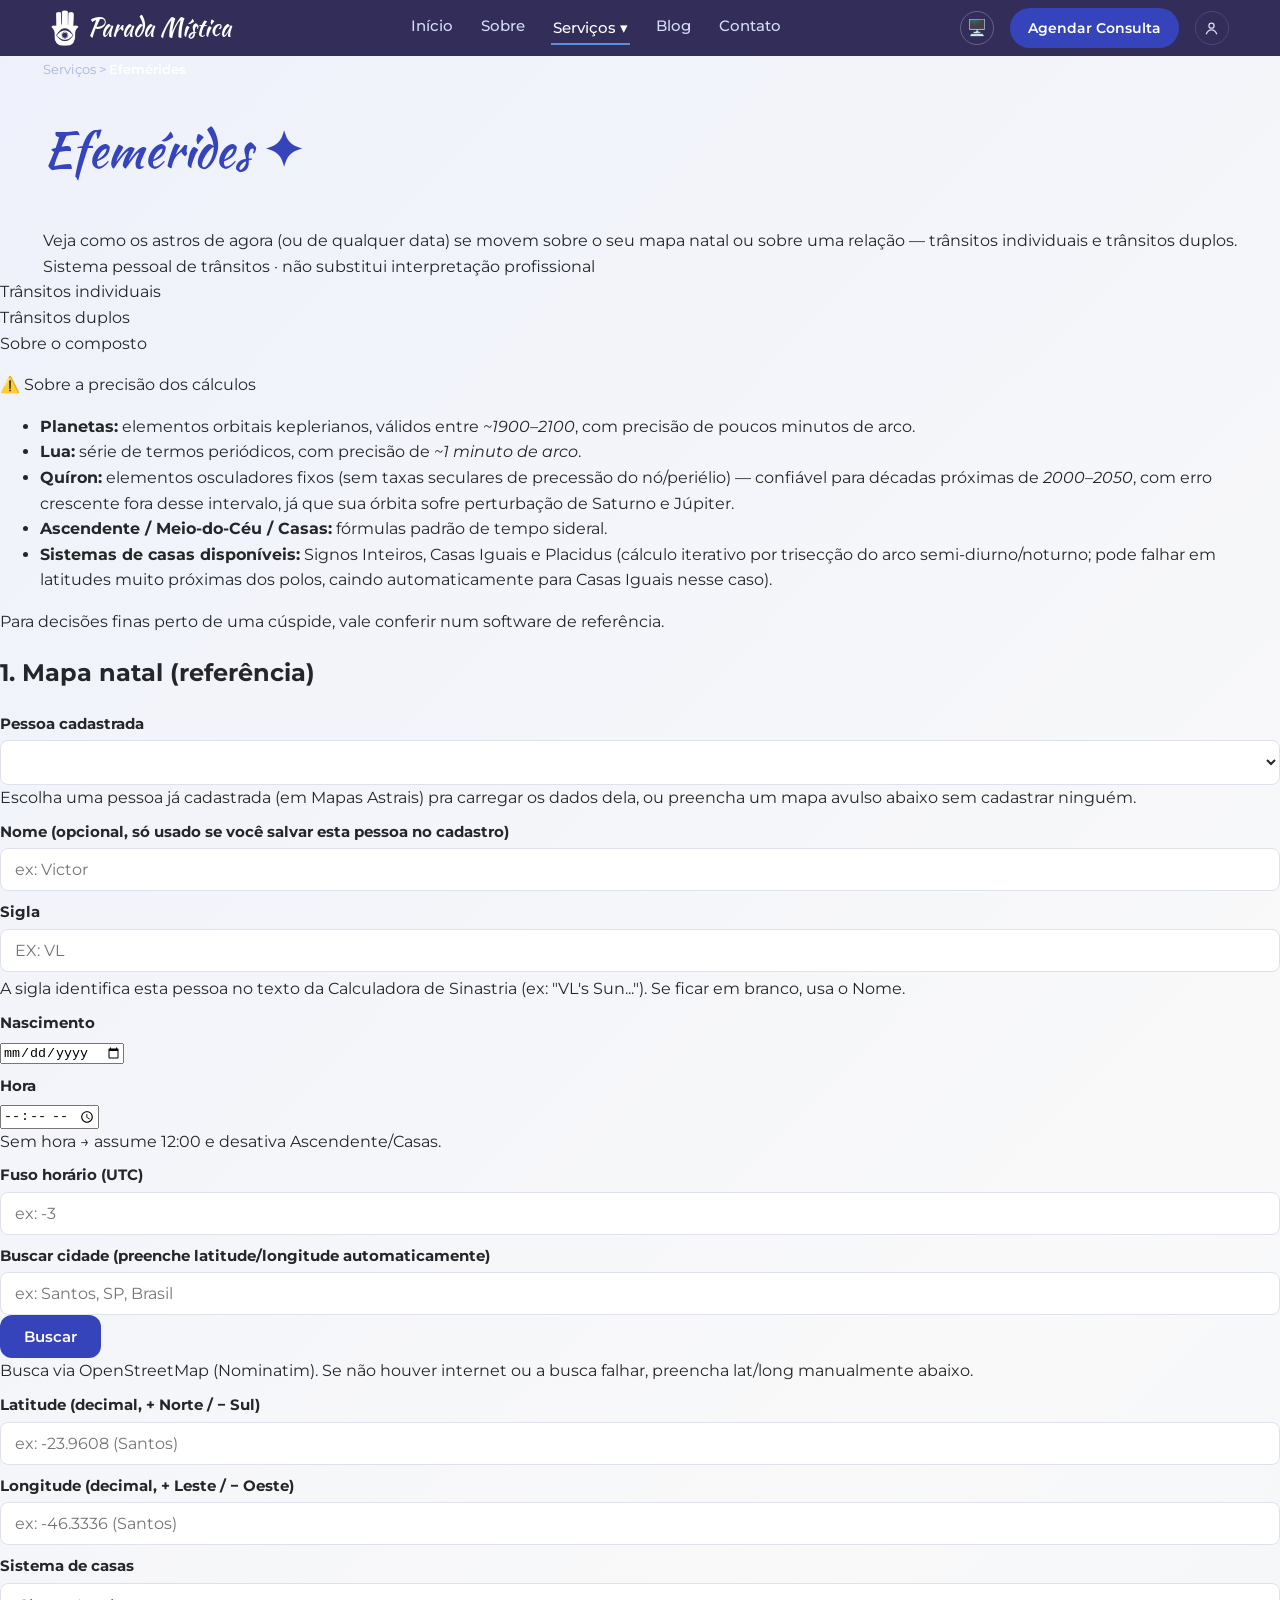
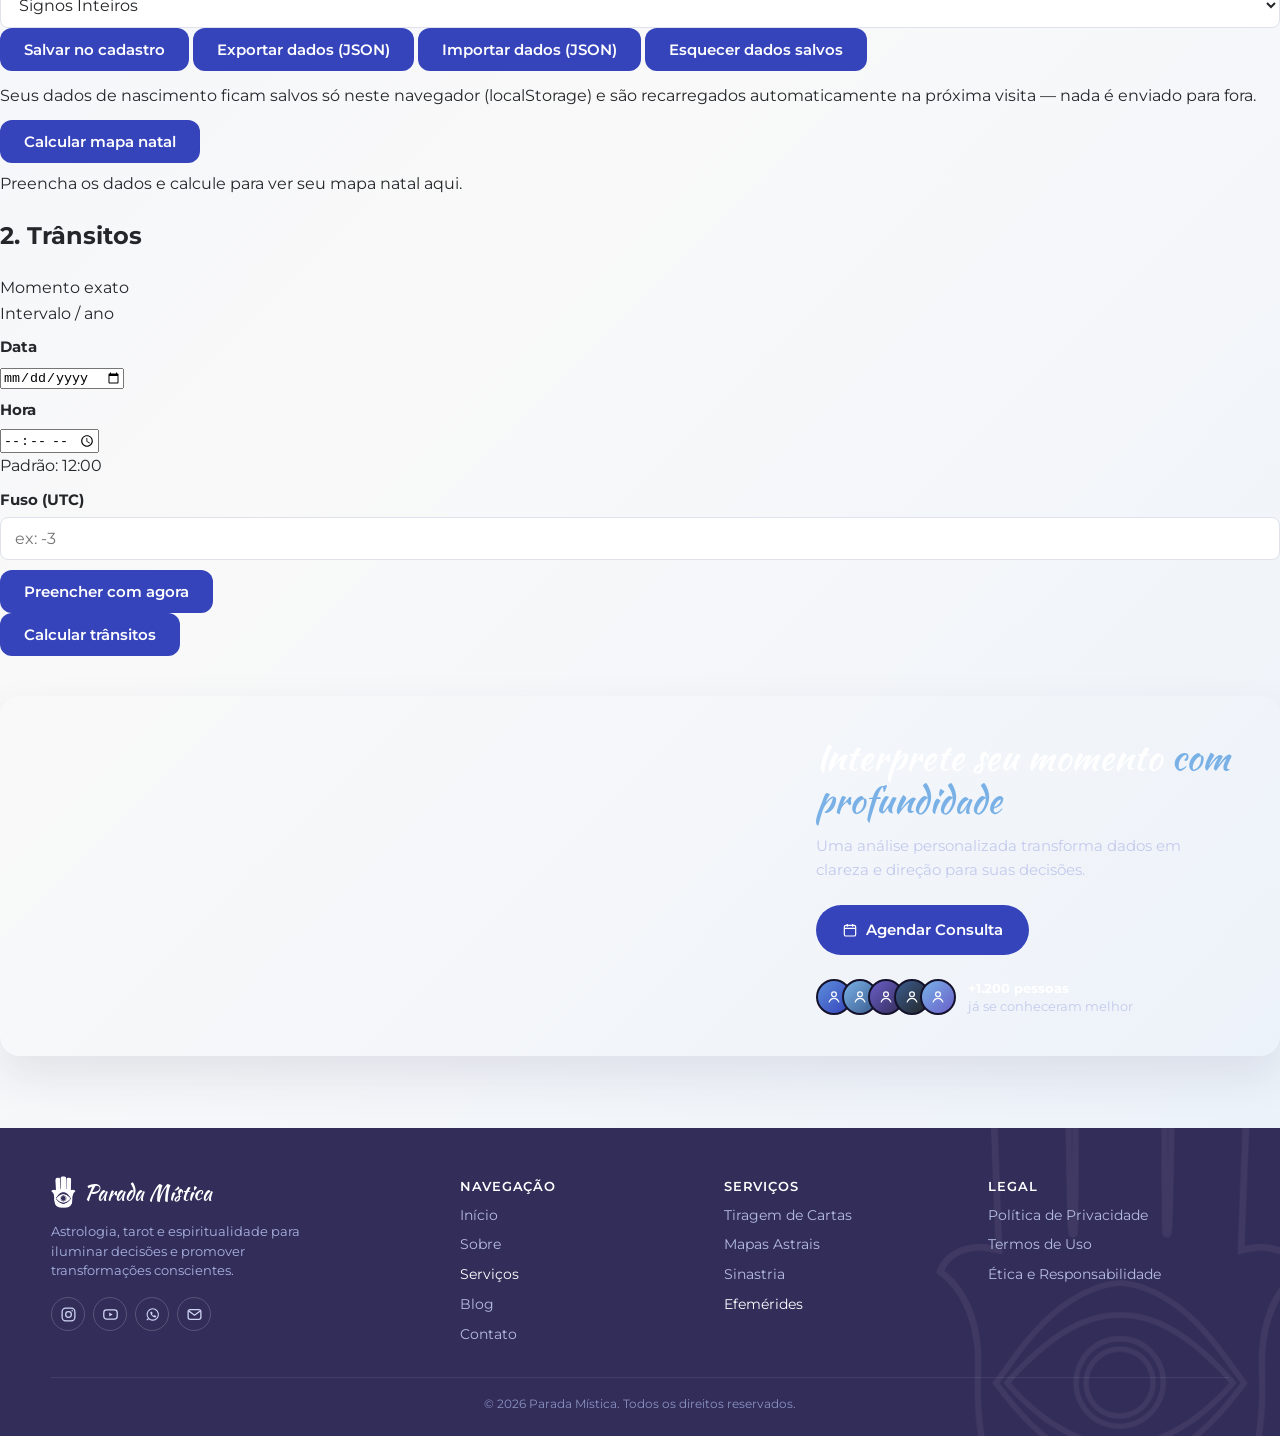
==== efemerides.html @ 1317c724 "feat: initial release of Parada Mística astrology and tarot toolkit Add a static, framework-free web" ====
<!DOCTYPE html>
<html lang="pt-BR">
<head>
<meta charset="UTF-8">
<meta name="viewport" content="width=device-width, initial-scale=1.0">
<title>Efemérides - Parada Mística</title>
<link rel="icon" href="assets/logo.png">
<link rel="stylesheet" href="style.css">
<link rel="stylesheet" href="efemerides/css/styles.css">
<meta name="description" content="Calcule trânsitos individuais e trânsitos duplos com precisão. Descubra como os astros se movem sobre o seu mapa natal ou sobre uma relação.">

<!-- Open Graph / Facebook, WhatsApp, etc. -->
<meta property="og:type" content="website">
<meta property="og:url" content="https://paradamistica.netlify.app/efemerides.html">
<meta property="og:title" content="Efemérides - Parada Mística">
<meta property="og:description" content="Calcule trânsitos individuais e trânsitos duplos com precisão. Descubra como os astros se movem sobre o seu mapa natal ou sobre uma relação.">
<meta property="og:image" content="https://paradamistica.netlify.app/assets/og-image.jpg">
<meta property="og:image:width" content="1200">
<meta property="og:image:height" content="630">
<meta property="og:locale" content="pt_BR">

<!-- Twitter Card -->
<meta name="twitter:card" content="summary_large_image">
<meta name="twitter:url" content="https://paradamistica.netlify.app/efemerides.html">
<meta name="twitter:title" content="Efemérides - Parada Mística">
<meta name="twitter:description" content="Calcule trânsitos individuais e trânsitos duplos com precisão. Descubra como os astros se movem sobre o seu mapa natal ou sobre uma relação.">
<meta name="twitter:image" content="https://paradamistica.netlify.app/assets/og-image.jpg">
<script>
    // Aplica tema antes do render para evitar flash
    (function(){
        const t = localStorage.getItem("cartarium_tema") || "sistema";
        if (t === "escuro" || (t === "sistema" && window.matchMedia("(prefers-color-scheme: dark)").matches)) {
            document.documentElement.setAttribute("data-tema", "escuro");
        }
    })();
</script>
</head>
<body>

<header class="pm-header">
    <div class="pm-header-inner">
        <a href="index.html" class="pm-brand">
            <img src="assets/hamsa-light.png" alt="Parada Mística">
            <span>Parada Mística</span>
        </a>
        <nav class="pm-nav" id="pm-nav-principal">
            <a href="index.html">Início</a>
            <a href="#" title="Página ainda não publicada">Sobre</a>
            <div class="pm-nav-dropdown">
                <a href="#" class="pm-nav-dropdown-trigger ativo">Serviços ▾</a>
                <div class="pm-nav-dropdown-menu">
                    <a href="tiragem-cartas.html">Tiragem de Cartas</a>
                    <a href="mapas.html">Mapas Astrais</a>
                    <a href="sinastria.html">Sinastria</a>
                    <a href="efemerides.html" class="ativo">Efemérides</a>
                </div>
            </div>
            <a href="#" title="Página ainda não publicada">Blog</a>
            <a href="#" title="Página ainda não publicada">Contato</a>
        </nav>
        <div class="pm-header-actions">
            <button id="btn-tema" class="pm-btn-tema" onclick="ciclaTema()" title="Alternar tema">🌙</button>
            <a href="#" class="pm-btn-agendar" title="Página ainda não publicada">Agendar Consulta</a>
            <a href="#" class="pm-avatar" title="Página ainda não publicada"><svg viewBox="0 0 24 24" fill="none" stroke="currentColor" stroke-width="1.8"><circle cx="12" cy="8" r="3.6"/><path d="M4.5 20c1.4-3.8 4.4-6 7.5-6s6.1 2.2 7.5 6"/></svg></a>
            <button id="btn-menu-mobile" class="pm-hamburger" aria-label="Abrir menu" aria-expanded="false" aria-controls="pm-nav-principal">
                <span class="pm-hamburger-bars"><span></span><span></span><span></span></span>
            </button>
        </div>
    </div>
</header>

<section class="efem-hero-section">
  <div class="efem-hero">
    <span class="pm-breadcrumb">Serviços &gt; <b>Efemérides</b></span>
    <h1>Efemérides <span class="efem-hero-spark">✦</span></h1>
    <div class="subtitle">Veja como os astros de agora (ou de qualquer data) se movem sobre o seu mapa natal ou sobre uma relação — trânsitos individuais e trânsitos duplos.</div>
    <div class="eyebrow">Sistema pessoal de trânsitos · não substitui interpretação profissional</div>
  </div>
</section>

<main>

<div class="tabs">
  <div class="tab active" id="tabTransitos" onclick="setView('transitos')">Trânsitos individuais</div>
  <div class="tab" id="tabDuplos" onclick="setView('duplos')">Trânsitos duplos</div>
  <div class="tab" id="tabComposto" onclick="setView('composto')">Sobre o composto</div>
</div>

<div id="viewTransitos">

<div class="note note-precisao">
  <p class="note-titulo">⚠️ Sobre a precisão dos cálculos</p>
  <ul>
    <li><strong>Planetas:</strong> elementos orbitais keplerianos, válidos entre <em>~1900–2100</em>, com precisão de poucos minutos de arco.</li>
    <li><strong>Lua:</strong> série de termos periódicos, com precisão de <em>~1 minuto de arco</em>.</li>
    <li><strong>Quíron:</strong> elementos osculadores fixos (sem taxas seculares de precessão do nó/periélio) — confiável para décadas próximas de <em>2000–2050</em>, com erro crescente fora desse intervalo, já que sua órbita sofre perturbação de Saturno e Júpiter.</li>
    <li><strong>Ascendente / Meio-do-Céu / Casas:</strong> fórmulas padrão de tempo sideral.</li>
    <li><strong>Sistemas de casas disponíveis:</strong> Signos Inteiros, Casas Iguais e Placidus <span class="note-dim">(cálculo iterativo por trisecção do arco semi-diurno/noturno; pode falhar em latitudes muito próximas dos polos, caindo automaticamente para Casas Iguais nesse caso)</span>.</li>
  </ul>
  <p class="note-rodape">Para decisões finas perto de uma cúspide, vale conferir num software de referência.</p>
</div>

<!-- ===================== MAPA NATAL ===================== -->
<div class="panel">
  <h2>1. Mapa natal (referência)</h2>
  <label>Pessoa cadastrada</label>
  <select id="natalPessoaSelect"></select>
  <div class="hint" style="margin-bottom:10px;">Escolha uma pessoa já cadastrada (em Mapas Astrais) pra carregar os dados dela, ou preencha um mapa avulso abaixo sem cadastrar ninguém.</div>
  <div class="row" style="grid-template-columns:2fr 1fr;">
    <div>
      <label>Nome (opcional, só usado se você salvar esta pessoa no cadastro)</label>
      <input type="text" id="natalName" placeholder="ex: Victor">
    </div>
    <div>
      <label>Sigla</label>
      <input type="text" id="natalSigla" placeholder="ex: VL" maxlength="6" style="text-transform:uppercase;">
    </div>
  </div>
  <div class="hint" style="margin:4px 0 10px;">A sigla identifica esta pessoa no texto da Calculadora de Sinastria (ex: "VL's Sun..."). Se ficar em branco, usa o Nome.</div>
  <div class="row3">
    <div>
      <label>Nascimento</label>
      <input type="date" id="natalDate">
    </div>
    <div>
      <label>Hora</label>
      <input type="time" id="natalTime">
      <div class="hint">Sem hora → assume 12:00 e desativa Ascendente/Casas.</div>
    </div>
    <div>
      <label>Fuso horário (UTC)</label>
      <input type="number" id="natalTz" step="0.5" placeholder="ex: -3">
    </div>
  </div>
  <label>Buscar cidade (preenche latitude/longitude automaticamente)</label>
  <div class="row" style="grid-template-columns:1fr auto;">
    <input type="text" id="citySearch" placeholder="ex: Santos, SP, Brasil" onkeydown="if(event.key==='Enter'){event.preventDefault();searchCity();}">
    <button class="btn small" style="margin-top:0;" onclick="searchCity()">Buscar</button>
  </div>
  <div id="cityResults"></div>
  <div class="hint">Busca via OpenStreetMap (Nominatim). Se não houver internet ou a busca falhar, preencha lat/long manualmente abaixo.</div>
  <div class="row">
    <div>
      <label>Latitude (decimal, + Norte / − Sul)</label>
      <input type="number" id="natalLat" step="0.0001" placeholder="ex: -23.9608 (Santos)">
    </div>
    <div>
      <label>Longitude (decimal, + Leste / − Oeste)</label>
      <input type="number" id="natalLon" step="0.0001" placeholder="ex: -46.3336 (Santos)">
    </div>
  </div>
  <div class="row">
    <div>
      <label>Sistema de casas</label>
      <select id="houseSystem">
        <option value="whole">Signos Inteiros</option>
        <option value="equal">Casas Iguais</option>
        <option value="placidus">Placidus</option>
      </select>
    </div>
    <div></div>
  </div>
  <div class="divider"></div>
  <div class="toolbar" style="margin-bottom:12px;">
    <button class="btn secondary small" onclick="salvarNatalNoCadastro()">Salvar no cadastro</button>
    <button class="btn secondary small" onclick="exportNatalInput()">Exportar dados (JSON)</button>
    <button class="btn secondary small" onclick="toggleImportBox()">Importar dados (JSON)</button>
    <button class="btn secondary small" onclick="clearNatalStorage()">Esquecer dados salvos</button>
  </div>
  <div class="hint" id="natalPessoaMsg" style="margin-bottom:12px;"></div>
  <div class="hint" style="margin-bottom:12px;">Seus dados de nascimento ficam salvos só neste navegador (localStorage) e são recarregados automaticamente na próxima visita — nada é enviado para fora.</div>
  <div id="importBox" style="display:none; margin-bottom:16px;">
    <label>Colar JSON aqui</label>
    <textarea id="importJsonText" rows="4" style="width:100%; background:var(--input-bg); border:1px solid var(--line); color:var(--text); padding:9px 10px; border-radius:6px; font-family:inherit; font-size:12.5px;" placeholder='{"data_nascimento":"1990-05-15","hora_nascimento":"14:30","fuso_horario":-3,"latitude":-23.5505,"longitude":-46.6333,"sistema_casas":"placidus"}'></textarea>
    <div class="row" style="margin-top:8px; align-items:flex-end;">
      <div>
        <label>...ou selecione um arquivo .json</label>
        <input type="file" id="importJsonFile" accept="application/json,.json">
      </div>
      <div>
        <button class="btn small" onclick="importNatalInput()">Carregar dados</button>
      </div>
    </div>
    <div class="hint" id="importStatus" style="margin-top:6px;"></div>
  </div>
  <button class="btn" onclick="calcNatal()">Calcular mapa natal</button>
  <div class="hint" id="natalMsg" style="margin-top:8px;"></div>
  <div class="divider"></div>
  <div id="natalOutput"><div class="empty">Preencha os dados e calcule para ver seu mapa natal aqui.</div></div>
</div>

<!-- ===================== TRÂNSITOS ===================== -->
<div class="panel">
  <h2>2. Trânsitos</h2>
  <div class="mode-toggle">
    <div class="mode-btn active" id="modeSingleBtn" onclick="setMode('single')">Momento exato</div>
    <div class="mode-btn" id="modeRangeBtn" onclick="setMode('range')">Intervalo / ano</div>
  </div>

  <div id="singleFields">
    <div class="row3">
      <div><label>Data</label><input type="date" id="singleDate"></div>
      <div><label>Hora</label><input type="time" id="singleTime"><div class="hint">Padrão: 12:00</div></div>
      <div><label>Fuso (UTC)</label><input type="number" id="singleTz" step="0.5" placeholder="ex: -3"></div>
    </div>
    <button class="btn secondary small" style="margin-top:10px;" onclick="fillNow()">Preencher com agora</button>
  </div>

  <div id="rangeFields" style="display:none">
    <div class="row3">
      <div><label>Data inicial</label><input type="date" id="rangeStart" oninput="updateRangeWarn()"></div>
      <div><label>Data final</label><input type="date" id="rangeEnd" oninput="updateRangeWarn()"></div>
      <div><label>Passo (dias)</label><input type="number" id="rangeStep" value="1" min="1" max="10" oninput="updateRangeWarn()"></div>
    </div>
    <div class="hint" style="margin:8px 0 4px;">Atalhos de período (a partir de hoje):</div>
    <div class="preset-row">
      <button type="button" class="btn secondary small" onclick="fillPreset('hoje')">Hoje</button>
      <button type="button" class="btn secondary small" onclick="fillPreset('semana')">Esta semana</button>
      <button type="button" class="btn secondary small" onclick="fillPreset('mes')">Este mês</button>
      <button type="button" class="btn secondary small" onclick="fillPreset('semestre')">Este semestre</button>
      <button type="button" class="btn secondary small" onclick="fillPreset('ano')">Este ano</button>
    </div>
    <div class="hint">Para "todos os trânsitos de 1 ano", use 01/01 a 31/12. Para vários anos, apenas amplie o intervalo (períodos longos podem levar alguns segundos para calcular).</div>
    <div class="hint" id="rangeWarn" style="margin-top:6px;"></div>
  </div>

  <button class="btn" onclick="calcTransits()">Calcular trânsitos</button>
  <div id="transitStatus" class="hint" style="margin-top:8px;"></div>
</div>

<!-- ===================== RESULTADOS ===================== -->
<div class="panel" id="resultsPanel" style="display:none;">
  <h2>3. Posições em trânsito</h2>
  <div class="scroll-hint">↔ as tabelas têm mais colunas do que cabem na tela — arraste para os lados para ver tudo.</div>
  <div class="scroll-wrap" style="margin-bottom:26px;">
    <table id="positionsTable"><thead></thead><tbody></tbody></table>
  </div>

  <h2>4. Aspectos (ordenados por impacto)</h2>
  <div class="filters">
    <div class="f">
      <label>Planeta em trânsito</label>
      <select id="fPlanet"><option value="">Todos</option></select>
    </div>
    <div class="f">
      <label>Signo</label>
      <select id="fSign"><option value="">Todos</option></select>
    </div>
    <div class="f">
      <label>Casa natal</label>
      <select id="fHouse"><option value="">Todas</option></select>
    </div>
    <div class="f">
      <label>Tipo de aspecto</label>
      <select id="fAspect"><option value="">Todos</option></select>
    </div>
    <div class="f">
      <label>Ponto natal</label>
      <select id="fNatal"><option value="">Todos</option></select>
    </div>
    <div class="f" style="min-width:120px; flex:0.6;">
      <label>Impacto mínimo</label>
      <input type="number" id="fImpact" min="0" max="100" step="1" value="0" placeholder="0–100">
    </div>
    <div class="f" style="min-width:150px; flex:0.6;">
      <label>Máx. por seção</label>
      <input type="number" id="fLimit" min="1" step="1" placeholder="todos">
    </div>
    <div class="f zero-toggle">
      <label class="chk" title="Aspectos cujo orbe passou do teto específico do tipo de astro (Quíron/Lilith/Nodo/Vértice/Fortuna/Espírito/transpessoais) — considerados irrelevantes, peso zerado.">
        <input type="checkbox" id="fShowZeroed" onchange="renderAspectsTable()"> Mostrar zerados
      </label>
    </div>
  </div>

  <div class="resultsbar">
    <span class="count" id="resultCount"></span>
    <div class="toolbar">
      <button class="btn secondary small" onclick="copyForAI('all', this)">Copiar tudo para IA</button>
      <button class="btn secondary small" onclick="exportResultsJson()">Exportar JSON</button>
      <button class="btn secondary small" onclick="exportResultsCsv()">Exportar CSV</button>
    </div>
  </div>

  <div id="backgroundBlock" style="display:none">
    <h3 class="subhead">Pano de fundo <span class="hint">— trânsitos lentos já em curso, que atravessam todo o período calculado</span></h3>
    <div class="scroll-wrap" style="margin-bottom:10px;">
      <table id="backgroundTable"><thead></thead><tbody></tbody></table>
    </div>
    <div class="resultsbar" style="margin-bottom:26px;">
      <span></span>
      <div class="toolbar">
        <button class="btn secondary small" onclick="copyForAI('background', this)">Copiar pano de fundo</button>
      </div>
    </div>
  </div>

  <h3 class="subhead period" id="periodHeading" style="display:none;">Eventos do período</h3>
  <div class="scroll-wrap" style="margin-bottom:10px;">
    <table id="aspectsTable"><thead></thead><tbody></tbody></table>
  </div>
  <div class="resultsbar" id="periodCopyBar" style="display:none;">
    <span></span>
    <div class="toolbar">
      <button class="btn secondary small" onclick="copyForAI('period', this)">Copiar eventos do período</button>
    </div>
  </div>
  <div class="copybox" id="copyBox"></div>
  <textarea id="copyArea"></textarea>
</div>

</div>
<!-- ===================== fim viewTransitos ===================== -->

<!-- ===================== SINASTRIA ===================== -->
<div id="viewDuplos" style="display:none">

<!-- ===================== TRÂNSITOS DUPLOS ===================== -->
<div class="panel">
  <h2>Trânsitos duplos</h2>
  <div class="hint" style="margin-bottom:10px;">Um trânsito duplo é quando o mesmo planeta em trânsito forma aspecto com um ponto de A <strong>e</strong> com um ponto de B ao mesmo tempo — diferente de um trânsito sobre o mapa composto, aqui o "gatilho" é o mesmo planeta tocando os dois mapas originais simultaneamente, o que costuma ser lido como um evento que ativa a relação como um todo.</div>
  <div id="dtPeopleSummary" style="margin-bottom:14px;"></div>
  <div class="mode-toggle">
    <div class="mode-btn active" id="dtModeSingleBtn" onclick="dtSetMode('single')">Momento exato</div>
    <div class="mode-btn" id="dtModeRangeBtn" onclick="dtSetMode('range')">Intervalo / ano</div>
  </div>

  <div id="dtSingleFields">
    <div class="row3">
      <div><label>Data</label><input type="date" id="dtSingleDate"></div>
      <div><label>Hora</label><input type="time" id="dtSingleTime"><div class="hint">Padrão: 12:00</div></div>
      <div><label>Fuso (UTC)</label><input type="number" id="dtSingleTz" step="0.5" placeholder="ex: -3"></div>
    </div>
    <button class="btn secondary small" style="margin-top:10px;" onclick="dtFillNow()">Preencher com agora</button>
  </div>

  <div id="dtRangeFields" style="display:none">
    <div class="row3">
      <div><label>Data inicial</label><input type="date" id="dtRangeStart" oninput="dtUpdateRangeWarn()"></div>
      <div><label>Data final</label><input type="date" id="dtRangeEnd" oninput="dtUpdateRangeWarn()"></div>
      <div><label>Passo (dias)</label><input type="number" id="dtRangeStep" value="1" min="1" max="30" oninput="dtUpdateRangeWarn()"></div>
    </div>
    <div class="hint" id="dtRangeWarn" style="margin-top:6px;"></div>
    <div class="hint" style="margin:8px 0 4px;">Atalhos de período (a partir de hoje):</div>
    <div class="preset-row">
      <button type="button" class="btn secondary small" onclick="dtFillPreset('hoje')">Hoje</button>
      <button type="button" class="btn secondary small" onclick="dtFillPreset('semana')">Esta semana</button>
      <button type="button" class="btn secondary small" onclick="dtFillPreset('mes')">Este mês</button>
      <button type="button" class="btn secondary small" onclick="dtFillPreset('semestre')">Este semestre</button>
      <button type="button" class="btn secondary small" onclick="dtFillPreset('ano')">Este ano</button>
    </div>
  </div>

  <button class="btn" id="dtCalcBtn" onclick="calcDoubleTransits()">Calcular trânsitos duplos</button>
  <div id="dtStatus" class="hint" style="margin-top:8px;"></div>
</div>

<div class="panel" id="dtResultsPanel" style="display:none;">
  <h2>Aspectos duplos (ordenados por impacto)</h2>
  <div class="filters">
    <div class="f">
      <label>Planeta em trânsito</label>
      <select id="dtFPlanet"><option value="">Todos</option></select>
    </div>
    <div class="f">
      <label>Ponto de A</label>
      <select id="dtFA"><option value="">Todos</option></select>
    </div>
    <div class="f">
      <label>Ponto de B</label>
      <select id="dtFB"><option value="">Todos</option></select>
    </div>
    <div class="f" style="min-width:120px; flex:0.6;">
      <label>Impacto mínimo</label>
      <input type="number" id="dtFImpact" min="0" max="100" step="1" value="0" placeholder="0–100">
    </div>
    <div class="f zero-toggle">
      <label class="chk" title="Aspectos individuais (dentro de Toca A / Toca B) cujo orbe passou do teto específico do tipo de astro — considerados irrelevantes, peso zerado.">
        <input type="checkbox" id="dtShowZeroed" onchange="renderDoubleTable()"> Mostrar zerados
      </label>
    </div>
  </div>
  <div class="resultsbar">
    <span class="count" id="dtResultCount"></span>
    <div class="toolbar">
      <button class="btn secondary small" onclick="copyDoubleForAI(this)">Copiar para IA</button>
      <button class="btn secondary small" onclick="exportDoubleJson()">Exportar JSON</button>
      <button class="btn secondary small" onclick="exportDoubleCsv()">Exportar CSV</button>
    </div>
  </div>
  <div class="scroll-hint">↔ arraste para os lados para ver todas as colunas.</div>
  <div class="scroll-wrap" style="margin-bottom:10px;">
    <table id="dtAspectsTable"><thead></thead><tbody></tbody></table>
  </div>
  <div class="copybox" id="dtCopyBox"></div>
  <textarea id="dtCopyArea" style="position:absolute; left:-9999px;"></textarea>
</div>

</div>
<!-- ===================== fim viewDuplos ===================== -->

<!-- ===================== TRÂNSITOS SOBRE O COMPOSTO ===================== -->
<div id="viewComposto" style="display:none">

<div class="panel">
  <h2>Trânsitos sobre o composto</h2>
  <div class="hint" style="margin-bottom:10px;">Trânsitos sobre o mapa composto (ponto médio circular entre A e B) mostram as fases da relação como um "organismo" próprio — crescimento, crise, consolidação — diferente dos trânsitos duplos, que olham o mesmo planeta tocando os dois mapas originais separadamente.</div>
  <div id="coPeopleSummary" style="margin-bottom:10px;"></div>
  <div class="row">
    <div>
      <label>Sistema de casas do composto</label>
      <select id="coHouseSystem" onchange="coRecomputeFromStorage()">
        <option value="whole">Signos Inteiros</option>
        <option value="equal">Casas Iguais</option>
      </select>
    </div>
    <div></div>
  </div>
  <div class="mode-toggle">
    <div class="mode-btn active" id="coModeSingleBtn" onclick="coSetMode('single')">Momento exato</div>
    <div class="mode-btn" id="coModeRangeBtn" onclick="coSetMode('range')">Intervalo / ano</div>
  </div>

  <div id="coSingleFields">
    <div class="row3">
      <div><label>Data</label><input type="date" id="coSingleDate"></div>
      <div><label>Hora</label><input type="time" id="coSingleTime"><div class="hint">Padrão: 12:00</div></div>
      <div><label>Fuso (UTC)</label><input type="number" id="coSingleTz" step="0.5" placeholder="ex: -3"></div>
    </div>
    <button class="btn secondary small" style="margin-top:10px;" onclick="coFillNow()">Preencher com agora</button>
  </div>

  <div id="coRangeFields" style="display:none">
    <div class="row3">
      <div><label>Data inicial</label><input type="date" id="coRangeStart" oninput="coUpdateRangeWarn()"></div>
      <div><label>Data final</label><input type="date" id="coRangeEnd" oninput="coUpdateRangeWarn()"></div>
      <div><label>Passo (dias)</label><input type="number" id="coRangeStep" value="1" min="1" max="10" oninput="coUpdateRangeWarn()"></div>
    </div>
    <div class="hint" style="margin:8px 0 4px;">Atalhos de período (a partir de hoje):</div>
    <div class="preset-row">
      <button type="button" class="btn secondary small" onclick="coFillPreset('hoje')">Hoje</button>
      <button type="button" class="btn secondary small" onclick="coFillPreset('semana')">Esta semana</button>
      <button type="button" class="btn secondary small" onclick="coFillPreset('mes')">Este mês</button>
      <button type="button" class="btn secondary small" onclick="coFillPreset('semestre')">Este semestre</button>
      <button type="button" class="btn secondary small" onclick="coFillPreset('ano')">Este ano</button>
    </div>
    <div class="hint" id="coRangeWarn" style="margin-top:6px;"></div>
  </div>

  <button class="btn" id="coCalcTransitsBtn" onclick="calcCompositeTransits()">Calcular trânsitos sobre o composto</button>
  <div id="coTransitStatus" class="hint" style="margin-top:8px;"></div>
</div>

<div class="panel" id="coResultsPanel" style="display:none;">
  <h2>Posições em trânsito (sobre o composto)</h2>
  <div class="scroll-wrap" style="margin-bottom:26px;">
    <table id="coPositionsTable"><thead></thead><tbody></tbody></table>
  </div>

  <h2>Aspectos (ordenados por impacto)</h2>
  <div class="filters">
    <div class="f">
      <label>Planeta em trânsito</label>
      <select id="coFPlanet"><option value="">Todos</option></select>
    </div>
    <div class="f">
      <label>Signo</label>
      <select id="coFSign"><option value="">Todos</option></select>
    </div>
    <div class="f">
      <label>Casa do composto</label>
      <select id="coFHouse"><option value="">Todas</option></select>
    </div>
    <div class="f">
      <label>Tipo de aspecto</label>
      <select id="coFAspect"><option value="">Todos</option></select>
    </div>
    <div class="f">
      <label>Ponto do composto</label>
      <select id="coFNatal"><option value="">Todos</option></select>
    </div>
    <div class="f" style="min-width:120px; flex:0.6;">
      <label>Impacto mínimo</label>
      <input type="number" id="coFImpact" min="0" max="100" step="1" value="0" placeholder="0–100">
    </div>
    <div class="f" style="min-width:150px; flex:0.6;">
      <label>Máx. por seção</label>
      <input type="number" id="coFLimit" min="1" step="1" placeholder="todos">
    </div>
    <div class="f zero-toggle">
      <label class="chk" title="Aspectos cujo orbe passou do teto específico do tipo de astro (Quíron/Lilith/Nodo/Vértice/Fortuna/Espírito/transpessoais) — considerados irrelevantes, peso zerado.">
        <input type="checkbox" id="coShowZeroed" onchange="renderCompositeAspectsTable()"> Mostrar zerados
      </label>
    </div>
  </div>

  <div class="resultsbar">
    <span class="count" id="coResultCount"></span>
    <div class="toolbar">
      <button class="btn secondary small" onclick="copyCompositeForAI('all', this)">Copiar tudo para IA</button>
      <button class="btn secondary small" onclick="exportCompositeJson()">Exportar JSON</button>
      <button class="btn secondary small" onclick="exportCompositeCsv()">Exportar CSV</button>
    </div>
  </div>

  <div id="coBackgroundBlock" style="display:none">
    <h3 class="subhead">Pano de fundo <span class="hint">— trânsitos lentos já em curso, que atravessam todo o período calculado</span></h3>
    <div class="scroll-wrap" style="margin-bottom:10px;">
      <table id="coBackgroundTable"><thead></thead><tbody></tbody></table>
    </div>
    <div class="resultsbar" style="margin-bottom:26px;">
      <span></span>
      <div class="toolbar">
        <button class="btn secondary small" onclick="copyCompositeForAI('background', this)">Copiar pano de fundo</button>
      </div>
    </div>
  </div>

  <h3 class="subhead period" id="coPeriodHeading" style="display:none;">Eventos do período</h3>
  <div class="scroll-wrap" style="margin-bottom:10px;">
    <table id="coAspectsTable"><thead></thead><tbody></tbody></table>
  </div>
  <div class="resultsbar" id="coPeriodCopyBar" style="display:none;">
    <span></span>
    <div class="toolbar">
      <button class="btn secondary small" onclick="copyCompositeForAI('period', this)">Copiar eventos do período</button>
    </div>
  </div>
  <div class="copybox" id="coCopyBox"></div>
  <textarea id="coCopyArea" style="position:absolute; left:-9999px;"></textarea>
</div>

</div>
<!-- ===================== fim viewComposto ===================== -->

<section class="cta-banner">
  <div class="cta-banner-bg efem-cta-bg"></div>
  <div class="cta-banner-inner">
    <div class="cta-banner-text">
      <h2>Interprete seu momento <span class="accent">com profundidade</span></h2>
      <p>Uma análise personalizada transforma dados em clareza e direção para suas decisões.</p>
      <a href="#" class="cta-banner-btn" title="Página ainda não publicada">
        <svg viewBox="0 0 24 24" fill="none" stroke="currentColor" stroke-width="1.8"><rect x="3.5" y="5" width="17" height="16" rx="2.4"/><path d="M3.5 9.5h17M8 3v4M16 3v4"/></svg>
        Agendar Consulta
      </a>
      <div class="cta-social">
        <div class="cta-avatars">
          <span class="cta-avatar"><svg viewBox="0 0 24 24" fill="none" stroke="currentColor" stroke-width="1.8"><circle cx="12" cy="8" r="3.6"/><path d="M4.5 20c1.4-3.8 4.4-6 7.5-6s6.1 2.2 7.5 6"/></svg></span>
          <span class="cta-avatar"><svg viewBox="0 0 24 24" fill="none" stroke="currentColor" stroke-width="1.8"><circle cx="12" cy="8" r="3.6"/><path d="M4.5 20c1.4-3.8 4.4-6 7.5-6s6.1 2.2 7.5 6"/></svg></span>
          <span class="cta-avatar"><svg viewBox="0 0 24 24" fill="none" stroke="currentColor" stroke-width="1.8"><circle cx="12" cy="8" r="3.6"/><path d="M4.5 20c1.4-3.8 4.4-6 7.5-6s6.1 2.2 7.5 6"/></svg></span>
          <span class="cta-avatar"><svg viewBox="0 0 24 24" fill="none" stroke="currentColor" stroke-width="1.8"><circle cx="12" cy="8" r="3.6"/><path d="M4.5 20c1.4-3.8 4.4-6 7.5-6s6.1 2.2 7.5 6"/></svg></span>
          <span class="cta-avatar"><svg viewBox="0 0 24 24" fill="none" stroke="currentColor" stroke-width="1.8"><circle cx="12" cy="8" r="3.6"/><path d="M4.5 20c1.4-3.8 4.4-6 7.5-6s6.1 2.2 7.5 6"/></svg></span>
        </div>
        <div class="cta-social-text"><strong>+1.200 pessoas</strong><br>já se conheceram melhor</div>
      </div>
    </div>
  </div>
</section>

</main>

<!-- Ponto de entrada da aplicação. Módulo ES — precisa ser servido via http(s)://,
     não abre direto com file:// (ver README.md, seção "Como rodar"). -->

<footer class="pm-footer">
    <img src="assets/hamsa-outline.png" class="pm-footer-watermark" alt="">
    <div class="pm-footer-inner">
        <div class="pm-footer-col pm-footer-about">
            <div class="pm-footer-brand">
                <img src="assets/hamsa-light.png" alt="Parada Mística">
                <span>Parada Mística</span>
            </div>
            <p>Astrologia, tarot e espiritualidade para iluminar decisões e promover transformações conscientes.</p>
            <div class="pm-footer-social">
                <a href="https://www.instagram.com/parada_mistica" target="_blank" rel="noopener" aria-label="Instagram" title="Instagram">
                    <svg viewBox="0 0 24 24" fill="none" stroke="currentColor" stroke-width="1.8"><rect x="3" y="3" width="18" height="18" rx="5"/><circle cx="12" cy="12" r="4"/><circle cx="17.2" cy="6.8" r="1.1" fill="currentColor" stroke="none"/></svg>
                </a>
                <a href="https://www.youtube.com/@Parada_Mistica" target="_blank" rel="noopener" aria-label="YouTube" title="YouTube">
                    <svg viewBox="0 0 24 24" fill="none" stroke="currentColor" stroke-width="1.8"><rect x="2.5" y="5.5" width="19" height="13" rx="4"/><path d="M10.2 9.3v5.4l4.8-2.7z" fill="currentColor" stroke="none"/></svg>
                </a>
                <a href="https://wa.me/5511966509361" target="_blank" rel="noopener" aria-label="WhatsApp" title="WhatsApp">
                    <svg viewBox="0 0 24 24" fill="none" stroke="currentColor" stroke-width="1.6"><path d="M6.5 17.5 4 20l2.6-2.4A8 8 0 1 1 12 20a8 8 0 0 1-5.5-2.5Z"/><path d="M9 9.2c0-.6.5-1.2 1.1-1.2h.6c.3 0 .6.2.7.5l.6 1.6c.1.3 0 .6-.2.8l-.6.6c.5 1 1.4 1.9 2.4 2.4l.6-.6c.2-.2.5-.3.8-.2l1.6.6c.3.1.5.4.5.7v.6c0 .6-.6 1.1-1.2 1.1-3.4 0-6.9-3.5-6.9-6.9Z" fill="currentColor" stroke="none"/></svg>
                </a>
                <a href="mailto:paradamistica@gmail.com" aria-label="E-mail" title="E-mail">
                    <svg viewBox="0 0 24 24" fill="none" stroke="currentColor" stroke-width="1.8"><rect x="3" y="5" width="18" height="14" rx="3"/><path d="M4 7l8 6 8-6"/></svg>
                </a>
            </div>
        </div>
        <div class="pm-footer-col">
            <h5>Navegação</h5>
            <a href="index.html">Início</a>
            <a href="#" title="Página ainda não publicada">Sobre</a>
            <a href="#" class="ativo" title="Página ainda não publicada">Serviços</a>
            <a href="#" title="Página ainda não publicada">Blog</a>
            <a href="#" title="Página ainda não publicada">Contato</a>
        </div>
        <div class="pm-footer-col">
            <h5>Serviços</h5>
            <a href="tiragem-cartas.html">Tiragem de Cartas</a>
            <a href="mapas.html">Mapas Astrais</a>
            <a href="sinastria.html">Sinastria</a>
            <a href="efemerides.html" class="ativo">Efemérides</a>
        </div>
        <div class="pm-footer-col">
            <h5>Legal</h5>
            <a href="#" title="Página ainda não publicada">Política de Privacidade</a>
            <a href="#" title="Página ainda não publicada">Termos de Uso</a>
            <a href="#" title="Página ainda não publicada">Ética e Responsabilidade</a>
        </div>
    </div>
    <p class="pm-footer-copy">© 2026 Parada Mística. Todos os direitos reservados.</p>
</footer>

<script src="js/theme.js"></script>
<script src="js/nav-dropdown.js"></script>
<script src="js/mobile-menu.js"></script>
<script type="module" src="efemerides/js/ui/app-efemerides.js"></script>
</body>
</html>
---- style.css ----
/* ═══════════════════════════════════════════════════════════
   PARADA MÍSTICA — DESIGN TOKENS
   Fonte: Manual de Identidade + Design System
═══════════════════════════════════════════════════════════ */
@import url('assets/css/tokens.css');
@import url('https://fonts.googleapis.com/css2?family=Montserrat:wght@400;500;600;700&display=swap');

@font-face {
    font-family: 'Kaushan Script';
    src: url('assets/fonts/KaushanScript-Regular.woff2') format('woff2');
    font-weight: 100 900;
    font-style: normal;
    font-display: swap;
}
@font-face {
    font-family: 'Kaushan Script';
    src: url('assets/fonts/KaushanScript-Regular.woff2') format('woff2');
    font-weight: 100 900;
    font-style: italic;
    font-display: swap;
}

/* ── Reset & Base ─────────────────────────────────────── */
*, *::before, *::after { box-sizing: border-box; }

/* ── Variáveis de tema ─────────────────────────────────────
   Cores, tipografia, espaçamento e raios primitivos agora vêm
   de assets/css/tokens.css (importado acima). Este :root define
   só a camada semântica — o que cada token primitivo SIGNIFICA
   nesta página. ────────────────────────────────────────────── */
:root {
    /* Aplicação semântica — tema claro */
    --bg-page:        linear-gradient(135deg, #eef1fb 0%, #f9f9f9 55%, #eaf1fa 100%);
    --bg-container:   var(--branco-lunar);
    --bg-card:        var(--offwhite-lunar);
    --bg-registro:    #f7f8fc;
    --bg-sessao-bar:  #eef1fb;
    --bg-pergunta:    #f4f6fc;
    --bg-sugestao:    #eef1fb;
    --bg-area-tab:    var(--branco-lunar);
    --bg-input:       var(--branco-lunar);
    --bg-modal-box:   var(--branco-lunar);

    --text-primary:   var(--cinza-cosmico);
    --text-heading:   var(--azul-mistico);
    --text-muted:     #8b8f9a;
    --text-label:     #555a66;

    --border-soft:    #dfe2ec;
    --border-purple:  #c3cdf0;
    --border-mid:     #8fa0e0;

    --shadow-box:     rgba(51, 45, 90, 0.10);
    --shadow-card:    rgba(36, 38, 41, 0.10);

    --accent:         var(--azul-mistico);
    --accent-hover:   #2b379a;
    --accent-light:   #eef1fb;
    --accent-dark:    var(--roxo-profundo);
}

[data-tema="escuro"] {
    --bg-page:        linear-gradient(135deg, #1c1833 0%, #14121f 60%, #12182e 100%);
    --bg-container:   #211d3a;
    --bg-card:        #272247;
    --bg-registro:    #1c1832;
    --bg-sessao-bar:  #2a2650;
    --bg-pergunta:    #241f44;
    --bg-sugestao:    #2a2650;
    --bg-area-tab:    #211d3a;
    --bg-input:       #2a2650;
    --bg-modal-box:   #211d3a;

    --text-primary:   #e6e8f5;
    --text-heading:   #9fb3f0;
    --text-muted:     #9691b8;
    --text-label:     #b7bbdd;

    --border-soft:    #3a3560;
    --border-purple:  #453f74;
    --border-mid:     #5c6bb0;

    --shadow-box:     rgba(0, 0, 0, 0.40);
    --shadow-card:    rgba(0, 0, 0, 0.35);

    --accent:         var(--azul-celestial);
    --accent-hover:   var(--azul-nebuloso);
    --accent-light:   #2a2650;
    --accent-dark:    var(--roxo-profundo);
}

body {
    font-family: var(--font-corpo);
    font-size: 16px;
    line-height: 1.6;
    background: var(--bg-page);
    margin: 0;
    padding: 0;
    display: flex;
    flex-direction: column;
    align-items: center;
    min-height: 100vh;
    color: var(--text-primary);
}

h1 {
    margin-top: 30px;
    font-family: var(--font-display);
    font-weight: 700;
    font-size: var(--fs-h1);
    color: var(--text-heading);
    letter-spacing: 0.3px;
}

/* ── Marca / cabeçalho ────────────────────────────────── */
.pm-header {
    width: 100%;
    display: flex;
    justify-content: center;
    background: var(--roxo-profundo);
    position: sticky;
    top: 0;
    z-index: 50;
}

.pm-header-inner {
    width: 92%;
    max-width: 1200px;
    display: flex;
    align-items: center;
    justify-content: space-between;
    gap: var(--sp-l);
    padding: var(--sp-s) 0;
}

.pm-brand {
    display: flex;
    align-items: center;
    gap: var(--sp-s);
    text-decoration: none;
    flex-shrink: 0;
}

.pm-brand img {
    height: 36px;
    width: auto;
}

.pm-brand span {
    font-family: var(--font-display);
    font-weight: 700;
    font-size: 1.5rem;
    color: #ffffff;
}

.pm-nav {
    display: flex;
    align-items: center;
    gap: var(--sp-l);
    flex: 1;
    justify-content: center;
}

.pm-nav a {
    color: #d7dcf7;
    text-decoration: none;
    font-size: 0.92rem;
    font-weight: 500;
    padding: 6px 2px;
    border-bottom: 2px solid transparent;
    transition: color 0.15s, border-color 0.15s;
    white-space: nowrap;
}

.pm-nav a:hover,
.pm-nav a.ativo { color: #ffffff; border-bottom-color: var(--azul-celestial); }

/* Dropdown "Serviços" */
.pm-nav-dropdown {
    position: relative;
}

.pm-nav-dropdown-menu {
    position: absolute;
    top: calc(100% + 14px);
    left: 50%;
    transform: translateX(-50%) translateY(6px);
    background: var(--roxo-profundo);
    border: 1px solid rgba(255,255,255,0.1);
    border-radius: var(--radius-m);
    box-shadow: 0 12px 28px rgba(18,17,44,0.4);
    min-width: 210px;
    padding: 6px;
    opacity: 0;
    visibility: hidden;
    transition: opacity 0.15s ease, transform 0.15s ease, visibility 0.15s;
    z-index: 60;
}

.pm-nav-dropdown:hover .pm-nav-dropdown-menu,
.pm-nav-dropdown.aberto .pm-nav-dropdown-menu {
    opacity: 1;
    visibility: visible;
    transform: translateX(-50%) translateY(0);
}

.pm-nav-dropdown-menu a {
    display: block;
    padding: 9px 12px;
    border-radius: var(--radius-s);
    border-bottom: none;
    font-size: 0.86rem;
    color: #d7dcf7;
    white-space: nowrap;
}

.pm-nav-dropdown-menu a:hover,
.pm-nav-dropdown-menu a.ativo {
    background: rgba(255,255,255,0.08);
    color: #ffffff;
}

.pm-header-actions {
    display: flex;
    align-items: center;
    gap: var(--sp-m);
    flex-shrink: 0;
}

.pm-btn-agendar {
    background: var(--azul-mistico);
    color: #fff;
    font-family: var(--font-corpo);
    font-weight: 600;
    font-size: 0.86rem;
    padding: 9px 18px;
    border-radius: var(--radius-pill);
    text-decoration: none;
    white-space: nowrap;
    transition: background 0.15s;
}

.pm-btn-agendar:hover { background: var(--accent-hover); }

.pm-avatar {
    width: 34px;
    height: 34px;
    border-radius: 50%;
    border: 1px solid #4a4780;
    display: flex;
    align-items: center;
    justify-content: center;
    color: #d7dcf7;
    text-decoration: none;
    font-size: 1rem;
    flex-shrink: 0;
}

.pm-avatar svg { width: 17px; height: 17px; }

/* ── Menu hambúrguer (mobile) ────────────────────────────
   Some abaixo de 900px, junto com o .pm-nav; ao clicar,
   abre o .pm-nav como um painel logo abaixo do header. */
.pm-hamburger {
    display: none;
    align-items: center;
    justify-content: center;
    width: 34px;
    height: 34px;
    padding: 0;
    background: none;
    border: 1px solid rgba(255,255,255,0.25);
    border-radius: var(--radius-pill);
    cursor: pointer;
    flex-shrink: 0;
    transition: background 0.15s, border-color 0.15s;
}

.pm-hamburger:hover {
    background: rgba(255,255,255,0.08);
    border-color: rgba(255,255,255,0.4);
}

.pm-hamburger-bars {
    position: relative;
    width: 16px;
    height: 11px;
}

.pm-hamburger-bars span {
    position: absolute;
    left: 0;
    width: 100%;
    height: 2px;
    background: #d7dcf7;
    border-radius: 2px;
    transition: transform 0.2s ease, opacity 0.2s ease, top 0.2s ease;
}

.pm-hamburger-bars span:nth-child(1) { top: 0; }
.pm-hamburger-bars span:nth-child(2) { top: 4.5px; }
.pm-hamburger-bars span:nth-child(3) { top: 9px; }

.pm-header.menu-aberto .pm-hamburger-bars span:nth-child(1) {
    top: 4.5px;
    transform: rotate(45deg);
}
.pm-header.menu-aberto .pm-hamburger-bars span:nth-child(2) { opacity: 0; }
.pm-header.menu-aberto .pm-hamburger-bars span:nth-child(3) {
    top: 4.5px;
    transform: rotate(-45deg);
}

@media (max-width: 900px) {
    .pm-hamburger { display: flex; }

    .pm-nav {
        display: flex;
        flex-direction: column;
        align-items: stretch;
        justify-content: flex-start;
        gap: 0;
        position: absolute;
        top: 100%;
        left: 0;
        right: 0;
        background: var(--roxo-profundo);
        border-top: 1px solid rgba(255,255,255,0.1);
        box-shadow: 0 12px 28px rgba(18,17,44,0.4);
        max-height: 0;
        overflow: hidden;
        opacity: 0;
        visibility: hidden;
        transition: max-height 0.25s ease, opacity 0.2s ease, visibility 0.25s;
        z-index: 55;
    }

    .pm-header.menu-aberto .pm-nav {
        max-height: 80vh;
        opacity: 1;
        visibility: visible;
        overflow-y: auto;
    }

    .pm-nav a {
        padding: 14px var(--sp-l);
        border-bottom: 1px solid rgba(255,255,255,0.08);
        width: 100%;
    }

    .pm-nav-dropdown { width: 100%; }

    .pm-nav-dropdown-trigger {
        display: block;
        width: 100%;
    }

    .pm-nav-dropdown-menu {
        position: static;
        transform: none;
        min-width: 0;
        width: 100%;
        box-shadow: none;
        border: none;
        border-radius: 0;
        background: rgba(0,0,0,0.15);
        padding: 0;
        opacity: 1;
        visibility: visible;
        display: none;
    }

    .pm-nav-dropdown.aberto .pm-nav-dropdown-menu { display: block; }

    .pm-nav-dropdown-menu a {
        padding: 12px var(--sp-l) 12px calc(var(--sp-l) + var(--sp-m));
        border-radius: 0;
        border-bottom: 1px solid rgba(255,255,255,0.06);
    }
}

/* ── Hero ─────────────────────────────────────────────── */
.pm-hero {
    width: 100%;
    position: relative;
    background:
        linear-gradient(160deg, rgba(28, 23, 64, 0.55) 0%, rgba(18, 17, 44, 0.75) 100%),
        url('assets/hero-bg.jpg');
    background-size: cover;
    background-position: center 30%;
    overflow: hidden;
    padding-bottom: 90px;
}

.pm-hero-inner {
    position: relative;
    width: 92%;
    max-width: 1200px;
    margin: 0 auto;
    padding-top: var(--sp-l);
}

.pm-breadcrumb {
    font-size: 0.82rem;
    color: #a9b3e0;
}

.pm-breadcrumb b { color: #ffffff; font-weight: 600; }

.pm-hero-inner h1 {
    margin: var(--sp-s) 0 var(--sp-s);
    color: #ffffff;
    text-align: left;
    font-size: var(--fs-hero-secondary);
    line-height: 1.05;
}

.pm-hero-sub {
    margin: 0;
    max-width: 560px;
    font-size: 1rem;
    color: #c3c9ec;
    line-height: 1.6;
}

/* Painel do formulário flutuando sobre o hero */
.pm-hero-inner .container {
    margin-top: var(--sp-xl);
    margin-bottom: calc(-1 * var(--sp-3xl));
    margin-left: auto;
    margin-right: auto;
    position: relative;
    z-index: 5;
}

@media (max-width: 600px) {
    .pm-hero-inner .container { margin-bottom: calc(-1 * var(--sp-2xl)); }
}

/* ── Container principal ──────────────────────────────── */
.container {
    background: var(--bg-container);
    padding: var(--sp-l) var(--sp-xl);
    border-radius: var(--radius-xl);
    box-shadow: 0 5px 20px var(--shadow-box);
    margin: 20px 0 10px;
    max-width: 680px;
    width: 92%;
}

/* ── Seção de modo ────────────────────────────────────── */
.modo-sessao-bar {
    display: flex;
    align-items: center;
    gap: 12px;
    background: var(--bg-sessao-bar);
    border: 1px solid var(--border-purple);
    border-radius: 10px;
    padding: 10px 16px;
    margin-bottom: 18px;
    flex-wrap: wrap;
}

.modo-sessao-bar label { font-weight: bold; margin: 0; }

.toggle-modo {
    display: flex;
    border-radius: 8px;
    overflow: hidden;
    border: 1px solid var(--border-mid);
}

.toggle-modo button {
    padding: 6px 16px;
    font-size: 0.88rem;
    border: none;
    border-radius: 0;
    background: var(--bg-container);
    color: var(--accent);
    cursor: pointer;
    transition: background 0.2s, color 0.2s;
}

.toggle-modo button.ativo {
    background: var(--accent);
    color: white;
}

#sessao-contador {
    font-size: 0.85rem;
    color: var(--accent);
    font-style: italic;
    flex: 1;
    text-align: right;
}

#aviso-troca-deck {
    display: none;
    font-size: 0.82rem;
    color: #c0392b;
    background: #fdecea;
    border: 1px solid #f5c6cb;
    border-radius: 6px;
    padding: 6px 10px;
    margin-bottom: 10px;
}

/* ── Textos de ajuda e quantidade de baralhos ─────────────── */
.ajuda-texto {
    font-size: 0.82rem;
    color: var(--text-muted);
    line-height: 1.4;
}
.copias-row {
    display: flex;
    align-items: center;
    gap: 10px;
    flex-wrap: wrap;
    margin: 6px 0 2px;
}
.copias-row label { margin: 0; }
.copias-row select { width: auto; }
.copias-ajuda { margin: 2px 0 10px; }

/* ── Créditos do baralho (artista) ───────────────────────── */
#deck-creditos {
    font-size: 0.82rem;
    color: var(--text-label);
    margin: 4px 0 10px;
}
#deck-creditos a { color: var(--accent); }
#deck-creditos .deck-creditos-nota {
    display: block;
    color: var(--text-muted);
    margin-top: 2px;
}

/* ── Selects e inputs ─────────────────────────────────── */
label {
    display: block;
    margin: 10px 0 4px;
    font-weight: bold;
    font-size: 0.92rem;
}

.row-selects {
    display: grid;
    grid-template-columns: 1fr 1fr;
    gap: 12px;
    margin-bottom: 4px;
}

select, input[type="number"], input[type="text"], textarea, button {
    font-family: var(--font-corpo);
}

select, input[type="number"], input[type="text"], textarea {
    width: 100%;
    padding: 11px 14px;
    border-radius: var(--radius-m);
    border: 1px solid var(--border-soft);
    font-size: 0.97rem;
    background: var(--bg-input);
    color: var(--text-primary);
    transition: border-color 0.2s;
}

select:focus, input:focus, textarea:focus {
    outline: none;
    border-color: var(--accent);
    box-shadow: 0 0 0 2px rgba(54, 68, 187, 0.15);
}

/* ── Posições do spread ───────────────────────────────── */
#wrapper-posicoes {
    display: none;
    margin: 6px 0 10px;
}

.posicao-info {
    font-size: 0.84rem;
    color: #555;
    padding: 3px 0;
    border-bottom: 1px solid #eee;
}

.posicao-info:last-child { border-bottom: none; }
.posicao-num { color: #2b379a; font-weight: bold; margin-right: 4px; }

/* ── Bloco de perguntas múltiplas ─────────────────────── */
#perguntas-lista {
    display: flex;
    flex-direction: column;
    gap: 10px;
    margin: 10px 0;
}

.pergunta-bloco {
    background: var(--bg-pergunta);
    border: 1px solid var(--border-purple);
    border-radius: 10px;
    padding: 12px 14px;
    position: relative;
}

.pergunta-bloco .bloco-header {
    display: flex;
    align-items: center;
    gap: 8px;
    margin-bottom: 8px;
}

.bloco-num {
    background: #3644BB;
    color: white;
    border-radius: 50%;
    width: 24px;
    height: 24px;
    display: flex;
    align-items: center;
    justify-content: center;
    font-size: 0.8rem;
    font-weight: bold;
    flex-shrink: 0;
}

.pergunta-bloco input[type="text"] {
    flex: 1;
    margin-bottom: 0;
}

.pergunta-bloco .bloco-footer {
    display: flex;
    align-items: center;
    gap: 10px;
    margin-top: 8px;
}

.pergunta-bloco .bloco-footer label {
    margin: 0;
    font-size: 0.84rem;
    font-weight: normal;
    white-space: nowrap;
}

.pergunta-bloco .bloco-footer input[type="number"] {
    width: 70px;
    padding: 5px 8px;
    font-size: 0.88rem;
}

.btn-remover-pergunta {
    background: none;
    border: none;
    cursor: pointer;
    color: #aaa;
    font-size: 1.1rem;
    padding: 2px 4px;
    line-height: 1;
    transition: color 0.2s;
    margin-left: auto;
}

.btn-remover-pergunta:hover { color: #c0392b; background: none; }

.btn-spread-info {
    background: none;
    border: 1px solid #8fa0e0;
    border-radius: 6px;
    color: #2b379a;
    font-size: 0.78rem;
    padding: 3px 8px;
    cursor: pointer;
    transition: background 0.2s;
}

.btn-spread-info:hover { background: #e4e9fb; }

/* ── Botões principais ────────────────────────────────── */
.botoes-principais {
    display: flex;
    gap: 10px;
    margin-top: 14px;
    flex-wrap: wrap;
}

button {
    padding: 12px 24px;
    background-color: var(--accent);
    color: white;
    font-family: var(--font-corpo);
    font-weight: 600;
    font-size: 0.95rem;
    border: none;
    border-radius: var(--radius-l);
    cursor: pointer;
    transition: background 0.2s, transform 0.1s;
}

button:hover { background-color: var(--accent-hover); }
button:active { transform: scale(0.98); }

button.btn-secundario {
    background: var(--bg-container);
    color: var(--accent);
    border: 1px solid var(--border-mid);
}

button.btn-secundario:hover { background: var(--accent-light); }

button.btn-perigo {
    background: #c0392b;
}

button.btn-perigo:hover { background: #e74c3c; }

#btn-add-pergunta {
    background: none;
    border: 1px dashed #8fa0e0;
    color: #2b379a;
    font-size: 0.88rem;
    padding: 7px 14px;
}

#btn-add-pergunta:hover { background: #eef1fb; border-style: solid; }

/* ── Banner CTA (Sinastria / Efemérides) ──────────────── */
.cta-banner {
    position: relative;
    border-radius: var(--radius-xl);
    overflow: hidden;
    margin: 40px 0 8px;
    min-height: 300px;
    display: flex;
    align-items: center;
    isolation: isolate;
    box-shadow: 0 20px 44px var(--shadow-box);
}

.cta-banner-bg {
    position: absolute;
    inset: 0;
    background-size: cover;
    background-position: center;
    z-index: -1;
}

.cta-banner-inner {
    width: 100%;
    display: flex;
    justify-content: flex-end;
    padding: 40px 44px;
}

.cta-banner-text { max-width: 420px; text-align: left; }

.cta-banner-text h2 {
    font-family: var(--font-display);
    font-weight: 700;
    font-size: var(--fs-h2);
    line-height: 1.2;
    color: #ffffff;
    margin: 0 0 12px;
}

.cta-banner-text h2 .accent { color: var(--azul-nebuloso); }

.cta-banner-text p {
    color: #c3c9ec;
    font-size: 0.95rem;
    line-height: 1.6;
    margin: 0 0 22px;
}

.cta-banner-btn {
    display: inline-flex;
    align-items: center;
    gap: 8px;
    background: var(--azul-mistico);
    color: #fff;
    font-family: var(--font-corpo);
    font-weight: 600;
    font-size: 0.95rem;
    padding: 13px 26px;
    border-radius: var(--radius-pill);
    text-decoration: none;
    white-space: nowrap;
    transition: background 0.15s, transform 0.15s;
}

.cta-banner-btn:hover { background: var(--azul-nebuloso); transform: translateY(-1px); }
.cta-banner-btn svg { width: 16px; height: 16px; flex-shrink: 0; }

.cta-social {
    display: flex;
    align-items: center;
    gap: 12px;
    margin-top: 24px;
}

.cta-avatars { display: flex; }

.cta-avatar {
    width: 36px;
    height: 36px;
    border-radius: 50%;
    border: 2px solid #14112b;
    display: flex;
    align-items: center;
    justify-content: center;
    color: #fff;
    margin-left: -10px;
    flex-shrink: 0;
}

.cta-avatar:first-child { margin-left: 0; }
.cta-avatar svg { width: 16px; height: 16px; }
.cta-avatar:nth-child(1) { background: linear-gradient(135deg, #5C8EDC, #3644BB); }
.cta-avatar:nth-child(2) { background: linear-gradient(135deg, #79B1E7, #3B5C8E); }
.cta-avatar:nth-child(3) { background: linear-gradient(135deg, #6a5fc9, #332D5A); }
.cta-avatar:nth-child(4) { background: linear-gradient(135deg, #3B5C8E, #242629); }
.cta-avatar:nth-child(5) { background: linear-gradient(135deg, #79B1E7, #6a5fc9); }

.cta-social-text {
    font-size: 0.82rem;
    line-height: 1.4;
    color: #c3c9ec;
}

.cta-social-text strong { color: #ffffff; }

@media (max-width: 760px) {
    .cta-banner { min-height: 260px; }
    .cta-banner-inner { justify-content: center; padding: 32px 24px; }
    .cta-banner-text { max-width: 100%; text-align: center; }
    .cta-social { justify-content: center; }
    .cta-banner-text h2 { font-size: 1.7rem; }
}

/* ── Área de resultados ───────────────────────────────── */
#resultados-sessao {
    max-width: 880px;
    width: 92%;
}

.tiragem-secao {
    margin: 18px 0 6px;
    padding-bottom: 16px;
}

.tiragem-secao h2 {
    color: var(--text-heading);
    font-family: var(--font-display);
    font-weight: 700;
    font-size: var(--fs-h3);
    margin: 0 0 24px;
}

/* Layout de spread em grade ── */
.spread-grid {
    display: grid;
    gap: 10px;
    margin-bottom: 8px;
    justify-items: center;
    align-items: center;
}

/* Grid com colunas fixas largas (ex: coração 5 colunas) — scroll horizontal no mobile */
.spread-grid-scroll {
    overflow-x: auto;
    -webkit-overflow-scrolling: touch;
    padding-bottom: 8px;
}

/* Linha simples ── */
.results {
    display: flex;
    flex-wrap: wrap;
    gap: 12px;
    justify-content: center;
    margin-bottom: 8px;
}

/* Card de carta ── */
.card {
    text-align: center;
    border-radius: 10px;
    box-shadow: 0 3px 10px var(--shadow-card);
    padding: 10px 8px 8px;
    background: var(--bg-card);
    width: 120px;
    transition: transform 0.2s;
    flex-shrink: 0;
}

.card:hover { transform: translateY(-3px); }

.card.invertida img { transform: rotate(180deg); }

.card img {
    width: 100%;
    height: auto;
    border-radius: 8px;
    margin-bottom: 6px;
    cursor: zoom-in;
    display: block;
}

.card .card-nome {
    font-weight: bold;
    font-size: 0.78rem;
    display: block;
    color: var(--text-primary);
    line-height: 1.2;
}

.card .card-posicao {
    font-size: 0.72rem;
    color: var(--accent-hover);
    display: block;
    margin-top: 2px;
    font-style: italic;
}

.card .card-invertida-badge {
    font-size: 0.68rem;
    color: #c0392b;
    display: block;
}

/* Cruz Celta — sobreposição da carta 2 ── */
.card-cruzamento {
    position: relative;
}

.card-cruzamento img {
    transform: rotate(90deg);
}

/* ── Coração — posicionamento absoluto ───────────────────── */
.coracao-wrap {
    position: relative;
    width: min(620px, 96vw);
    height: min(660px, 115vw);
    margin: 60px auto 60px;
    overflow: visible;
}

.coracao-wrap .card {
    position: absolute;
    width: 90px;
    transform: translate(-50%, -50%);
}

.coracao-wrap .card:hover {
    transform: translate(-50%, -60%) scale(1.06);
    z-index: 10;
}

.coracao-wrap .card .card-nome,
.coracao-wrap .card .card-posicao {
    font-size: 0.68rem;
}

/* Cartas 1 e 2: texto sobe para cima da imagem */
.coracao-wrap .card.card-texto-acima {
    display: flex;
    flex-direction: column-reverse;
}

.coracao-wrap .card.card-texto-acima img {
    margin-bottom: 0;
    margin-top: 6px;
}

@media (max-width: 480px) {
    .coracao-wrap { height: min(500px, 130vw); }
    .coracao-wrap .card { width: 70px; }
}

/* ── Ferradura — arco em U via trigonometria ─────────────── */
.ferradura-wrap {
    position: relative;
    width: min(600px, 96vw);
    height: min(520px, 92vw);
    /* margin-top grande: cartas do topo do U saem ~40% pra cima do centro
       do container, então precisam de espaço real acima do wrap */
    margin: 80px auto 80px;
    overflow: visible;
}

/* Variante invertida (arco ∩): cartas sobem, então precisam
   de margin-top maior e o wrap é deslocado para baixo */
.ferradura-wrap.ferradura-invertida {
    margin: 60px auto 120px;
}

.ferradura-wrap .card {
    position: absolute;
    width: 108px;
    transform: translate(-50%, -50%);
    transition: transform 0.2s, box-shadow 0.2s;
}

.ferradura-wrap .card:hover {
    transform: translate(-50%, -60%) scale(1.06);
    z-index: 10;
}

@media (max-width: 480px) {
    .ferradura-wrap { height: min(400px, 130vw); }
    .ferradura-wrap .card { width: 76px; }
}

/* ── Mandala Astrológica — roda elíptica ─────────────── */
.roda-astrologica {
    position: relative;
    width: min(600px, 92vw);
    height: min(600px, 92vw);
    margin: 80px auto 50px;
    overflow: visible;
}

/* Anel decorativo elíptico */
.roda-astrologica::before {
    content: "";
    position: absolute;
    inset: 0;
    border-radius: 50%;
    border: 2px solid #c3cdf0;
    pointer-events: none;
}

/* Círculo interno central */
.roda-astrologica::after {
    content: "";
    position: absolute;
    top: 30%; left: 30%;
    width: 40%; height: 40%;
    border-radius: 50%;
    border: 1px dashed #b9c6f0;
    pointer-events: none;
}

/* Cada card na roda é posicionado via JS com top/left/transform */
.roda-astrologica .card {
    position: absolute;
    width: 90px;
    transform: translate(-50%, -50%);
}

/* Cada casa empilha acima da anterior */
.roda-astrologica .card[data-casa="12"] { z-index: 1; }
.roda-astrologica .card[data-casa="1"]  { z-index: 2; }
.roda-astrologica .card[data-casa="2"]  { z-index: 3; }
.roda-astrologica .card[data-casa="3"]  { z-index: 4; }
.roda-astrologica .card[data-casa="4"]  { z-index: 5; }
.roda-astrologica .card[data-casa="5"]  { z-index: 6; }
.roda-astrologica .card[data-casa="6"]  { z-index: 7; }
.roda-astrologica .card[data-casa="7"]  { z-index: 8; }
.roda-astrologica .card[data-casa="8"]  { z-index: 9; }
.roda-astrologica .card[data-casa="9"]  { z-index: 10; }
.roda-astrologica .card[data-casa="10"] { z-index: 11; }
.roda-astrologica .card[data-casa="11"] { z-index: 12; }

/* Em telas pequenas, cards menores */
@media (max-width: 480px) {
    .roda-astrologica .card { width: 68px; }
    .roda-astrologica .card .card-nome { font-size: 0.62rem; }
    .roda-astrologica .card .card-posicao { font-size: 0.58rem; }
}

/* Label do número da casa no centro do card */
.card .card-casa-num {
    display: block;
    font-size: 0.68rem;
    font-weight: bold;
    color: #2b379a;
    margin-bottom: 2px;
}

/* ── Registro ─────────────────────────────────────────── */
#registro {
    margin-top: 24px;
    background: var(--bg-registro);
    padding: 0 18px 18px;
    border-radius: 12px;
    box-shadow: 0 2px 8px var(--shadow-card);
    max-width: 680px;
    width: 92%;
    max-height: 480px;
    overflow-y: auto;
}

#registro h3 {
    position: sticky;
    top: 0;
    background: var(--bg-registro);
    padding: 14px 0 8px;
    margin: 0 0 8px;
    font-family: var(--font-display);
    font-weight: 700;
    font-size: var(--fs-h3);
    color: var(--text-heading);
    z-index: 10;
    text-align: center;
    border-bottom: 2px solid var(--border-soft);
}

.registro-item {
    margin-bottom: 18px;
    padding-bottom: 14px;
    border-bottom: 1px solid #ddd;
}

.registro-item:last-child { border-bottom: none; }

.registro-item .reg-header {
    display: block;
    margin-bottom: 6px;
}

.registro-item .reg-pergunta {
    display: block;
    font-weight: bold;
    color: var(--text-heading);
    font-size: 1rem;
    line-height: 1.35;
    margin-bottom: 8px;
}

.registro-item .reg-rodape {
    display: flex;
    align-items: center;
    justify-content: space-between;
    gap: 8px;
    padding-top: 8px;
    border-top: 1px solid #e5e9f7;
    margin-top: 6px;
}

.registro-item .reg-meta {
    font-size: 0.75rem;
    color: #999;
    line-height: 1.3;
}

.registro-item p { margin: 4px 0; font-size: 0.88rem; }

/* ── Botões de ação do registro ───────────────────────── */
.botoes-acao {
    display: none;
    justify-content: center;
    gap: 10px;
    margin: 10px 0 16px;
    flex-wrap: wrap;
}

.botoes-acao button { flex: 1; max-width: 210px; }

/* ── Modais ───────────────────────────────────────────── */
.modal {
    display: none;
    position: fixed;
    z-index: 1000;
    padding-top: 60px;
    left: 0; top: 0;
    width: 100%; height: 100%;
    background: rgba(0,0,0,0.82);
    overflow: auto;
}

.modal-content {
    display: block;
    margin: auto;
    max-width: 90%;
    max-height: 80vh;
    border-radius: 10px;
    box-shadow: 0 0 24px rgba(255,255,255,0.25);
    animation: zoom 0.25s ease;
}

@keyframes zoom { from { transform: scale(0.7); } to { transform: scale(1); } }

.close, .prev, .next {
    position: absolute;
    color: #fff;
    font-weight: bold;
    cursor: pointer;
    transition: color 0.2s;
    user-select: none;
}

.close { top: 18px; right: 30px; font-size: 40px; }
.prev  { top: 50%; left: 18px; font-size: 36px; margin-top: -18px; }
.next  { top: 50%; right: 18px; font-size: 36px; margin-top: -18px; }
.close:hover, .prev:hover, .next:hover { color: #bbb; }

/* Modal de overlay (baralho esgotado, cópia) ── */
.modal-overlay {
    position: fixed;
    z-index: 2000;
    left: 0; top: 0;
    width: 100%; height: 100%;
    background: rgba(0,0,0,0.6);
    display: flex;
    align-items: center;
    justify-content: center;
}

.modal-box {
    background: var(--bg-modal-box);
    border-radius: 14px;
    padding: 28px 32px;
    max-width: 480px;
    width: 92%;
    box-shadow: 0 8px 32px rgba(0,0,0,0.22);
}

.modal-box h3 { margin: 0 0 10px; color: var(--text-heading); }
.modal-box p  { font-size: 0.92rem; margin-bottom: 14px; }

.modal-acoes {
    display: flex;
    flex-direction: column;
    gap: 8px;
}

.modal-acoes button { text-align: left; font-size: 0.88rem; }

/* Cópia ── */
#listaCopiar {
    max-height: 240px;
    overflow-y: auto;
    margin-bottom: 14px;
}

.copia-item {
    display: flex;
    align-items: flex-start;
    gap: 8px;
    padding: 6px 0;
    border-bottom: 1px solid #eee;
    font-size: 0.86rem;
    cursor: pointer;
}

.copia-item:last-child { border-bottom: none; }
.copia-item input[type="checkbox"] { width: auto; margin: 2px 0 0; flex-shrink: 0; }

.copia-ordem-row {
    display: flex;
    align-items: center;
    gap: 10px;
    flex-wrap: wrap;
    margin-bottom: 14px;
}

.copia-ordem-row label { font-weight: bold; font-size: 0.86rem; margin: 0; }

.toggle-ordem { flex: 1; min-width: 220px; }
.toggle-ordem button { flex: 1; padding: 6px 8px; font-size: 0.78rem; line-height: 1.25; white-space: normal; }

/* ── Checkbox ─────────────────────────────────────────── */
label.checkbox-label {
    display: inline-flex;
    align-items: center;
    gap: 8px;
    font-weight: bold;
    margin: 8px 0;
    cursor: pointer;
}

input[type="checkbox"] {
    width: auto;
    accent-color: #3644BB;
    cursor: pointer;
}

/* ── Chatbot ──────────────────────────────────────────── */
#toggleChatbot {
    background: #3644BB;
    margin-bottom: 8px;
}

#toggleChatbot:hover { background: #2b379a; }

/* ── Responsivo ───────────────────────────────────────── */
@media (max-width: 520px) {
    .row-selects { grid-template-columns: 1fr; }
    .container   { padding: 18px 16px; }
    .card        { width: 100px; }
}


/* ── Botão Visualizar no registro ─────────────────────────── */
.btn-visualizar-reg {
    background: #eef1fb;
    color: #3644BB;
    border: 1px solid #b9c6f0;
    border-radius: 6px;
    font-size: 0.75rem;
    padding: 4px 12px;
    cursor: pointer;
    transition: background 0.15s, border-color 0.15s;
    white-space: nowrap;
    flex-shrink: 0;
}

.btn-visualizar-reg:hover {
    background: #dde4f9;
    border-color: #5C8EDC;
    transform: none;
}

/* ── Painel preencher registro ─────────────────────────────── */
.painel-preencher-box {
    background: var(--bg-container);
    border: 1px solid var(--border-purple);
    border-radius: 14px;
    padding: 20px 24px;
    box-shadow: 0 2px 12px rgba(90,42,131,0.08);
}

.painel-preencher-box h4 {
    margin: 0 0 6px;
    color: var(--text-heading);
    font-size: 1rem;
}

.painel-hint {
    font-size: 0.83rem;
    color: #777;
    margin: 0 0 10px;
}

.painel-preencher-box textarea {
    font-size: 0.84rem;
    color: #444;
    resize: vertical;
    line-height: 1.5;
}


.area-selector {
    display: flex;
    align-items: center;
    gap: 8px;
    margin-bottom: 10px;
    flex-wrap: wrap;
}

.area-selector label {
    margin: 0;
    font-size: 0.84rem;
    font-weight: bold;
    white-space: nowrap;
    color: #3644BB;
}

.area-tabs {
    display: flex;
    gap: 4px;
    flex-wrap: wrap;
}

.area-tab {
    padding: 4px 12px;
    font-size: 0.78rem;
    border: 1px solid var(--border-mid);
    border-radius: 20px;
    background: var(--bg-area-tab);
    color: var(--accent-hover);
    cursor: pointer;
    transition: background 0.15s, color 0.15s, border-color 0.15s;
    line-height: 1.4;
}

.area-tab:hover  { background: #e4e9fb; border-color: #5C8EDC; }

.area-tab.ativa  {
    background: var(--accent);
    color: white;
    border-color: var(--accent);
}

/* ── Lista de sugestões dentro do pergunta-bloco ─────────── */
.sugestoes-lista {
    display: flex;
    flex-direction: column;
    gap: 4px;
    margin-top: 8px;
}

.sugestao-item {
    font-size: 0.80rem;
    color: var(--accent);
    background: var(--bg-sugestao);
    border: 1px solid var(--border-purple);
    border-radius: 8px;
    padding: 6px 10px;
    cursor: pointer;
    text-align: left;
    transition: background 0.15s, border-color 0.15s;
    line-height: 1.35;
    width: 100%;
}

.sugestao-item:hover {
    background: #dde4f9;
    border-color: #8fa0e0;
    color: #241f44;
}

.sugestoes-toggle {
    background: none;
    border: none;
    padding: 2px 0;
    font-size: 0.78rem;
    color: #999;
    cursor: pointer;
    text-align: left;
    width: 100%;
    font-style: italic;
    display: flex;
    align-items: center;
    gap: 4px;
    margin-bottom: 4px;
}

.sugestoes-toggle:hover {
    color: #2b379a;
    background: none;
    transform: none;
}

.sugestoes-seta {
    font-style: normal;
    font-size: 0.72rem;
}

/* ── Tiragem da Decisão ───────────────────────────────────── */
.decisao-wrap {
    display: flex;
    gap: 16px;
    align-items: stretch;
    justify-content: center;
    margin: 8px 0;
    flex-wrap: nowrap;
}

/* Colunas laterais: Contexto e Conselho */
.decisao-col-lateral {
    display: flex;
    flex-direction: column;
    align-items: center;
    justify-content: center;
    gap: 6px;
    min-width: 0;
}

/* Coluna central: contém os dois blocos A e B */
.decisao-col-centro {
    display: flex;
    flex-direction: column;
    gap: 12px;
    min-width: 0;
}

/* Label flutuante acima das colunas laterais */
.decisao-label-lateral {
    font-size: 0.70rem;
    font-weight: bold;
    color: #2b379a;
    text-transform: uppercase;
    letter-spacing: 0.04em;
    opacity: 0.75;
}

/* Bloco de cada opção (A ou B) */
.decisao-bloco {
    display: flex;
    flex-direction: column;
    align-items: center;
    gap: 6px;
    background: rgba(90, 42, 131, 0.04);
    border-radius: 12px;
    padding: 10px 8px 8px;
    border: 1px solid rgba(180, 140, 220, 0.25);
}

/* Label "Opção A" / "Opção B" */
.decisao-label-opcao {
    font-size: 0.72rem;
    font-weight: bold;
    text-transform: uppercase;
    letter-spacing: 0.05em;
    padding: 3px 14px;
    border-radius: 20px;
    margin-bottom: 2px;
}

.decisao-label-A {
    background: #e8f4e8;
    color: #2e7d32;
    border: 1px solid #a5d6a7;
}

.decisao-label-B {
    background: #eef1fb;
    color: #2b379a;
    border: 1px solid #9fa8da;
}

@media (max-width: 560px) {
    .decisao-wrap {
        gap: 8px;
    }
    .decisao-wrap .card {
        width: 88px;
    }
}


/* ── Spread Personalizado — campos de nomes de posição ───────── */
.posicoes-custom-wrap {
    display: flex;
    flex-direction: column;
    gap: 5px;
    margin: 6px 0 4px;
    padding: 8px 10px;
    background: #eef1fb;
    border-radius: 6px;
    border: 1px solid #c3cdf0;
}

.posicao-custom-row {
    display: flex;
    align-items: center;
    gap: 6px;
}

.posicao-custom-num {
    font-size: 0.8rem;
    font-weight: bold;
    color: #2b379a;
    min-width: 20px;
    text-align: right;
    flex-shrink: 0;
}

.posicao-custom-input {
    flex: 1;
    font-size: 0.85rem;
    padding: 4px 8px;
    border: 1px solid #b9c6f0;
    border-radius: 4px;
    background: #fff;
    color: #333;
    transition: border-color 0.15s;
}

.posicao-custom-input:focus {
    outline: none;
    border-color: #2b379a;
}

/* Campo excedente (preenchido mas além do número de cartas) */
.posicao-excedente .posicao-custom-input {
    border-color: #e8a000;
    background: #fffbf0;
}

.posicao-aviso-excedente {
    font-size: 0.72rem;
    color: #b07000;
    background: #fff3cd;
    border: 1px solid #e8c84a;
    border-radius: 3px;
    padding: 1px 5px;
    white-space: nowrap;
    flex-shrink: 0;
}

.bloco-footer-custom {
    display: flex;
    align-items: center;
    gap: 8px;
}

.bloco-footer-custom .input-num-custom {
    width: 64px;
}


/* Botão de tema movido para a navbar — ver .pm-btn-tema */

/* ── Ajustes escuro: inputs, selects, textareas ─────────────── */
[data-tema="escuro"] select,
[data-tema="escuro"] input[type="number"],
[data-tema="escuro"] input[type="text"],
[data-tema="escuro"] textarea {
    background: var(--bg-input);
    color: var(--text-primary);
    border-color: var(--border-soft);
}

[data-tema="escuro"] select:focus,
[data-tema="escuro"] input:focus,
[data-tema="escuro"] textarea:focus {
    border-color: var(--accent-hover);
    box-shadow: 0 0 0 2px rgba(155, 107, 191, 0.20);
}

[data-tema="escuro"] .posicao-info {
    color: var(--text-label);
    border-bottom-color: var(--border-soft);
}

[data-tema="escuro"] .registro-item {
    border-bottom-color: var(--border-soft);
}

[data-tema="escuro"] .registro-item .reg-pergunta {
    color: var(--text-heading);
}

[data-tema="escuro"] .registro-item .reg-rodape {
    border-top-color: var(--border-soft);
}

[data-tema="escuro"] .registro-item .reg-meta {
    color: var(--text-muted);
}

[data-tema="escuro"] .roda-astrologica::before {
    border-color: var(--border-purple);
}

[data-tema="escuro"] .roda-astrologica::after {
    border-color: var(--border-mid);
}

[data-tema="escuro"] .copia-item {
    border-bottom-color: var(--border-soft);
}

[data-tema="escuro"] #btn-add-pergunta {
    border-color: var(--border-mid);
    color: var(--accent-hover);
}

[data-tema="escuro"] #btn-add-pergunta:hover {
    background: var(--accent-light);
}

[data-tema="escuro"] .sugestoes-toggle {
    color: var(--text-muted);
}

[data-tema="escuro"] .sugestoes-toggle:hover {
    color: var(--accent-hover);
}

[data-tema="escuro"] .posicoes-custom-wrap {
    background: var(--bg-pergunta);
    border-color: var(--border-purple);
}

[data-tema="escuro"] .posicao-custom-input {
    background: var(--bg-input);
    color: var(--text-primary);
    border-color: var(--border-mid);
}

[data-tema="escuro"] .decisao-bloco {
    background: rgba(155, 107, 191, 0.08);
    border-color: rgba(106, 74, 144, 0.30);
}

[data-tema="escuro"] .modal-box p {
    color: var(--text-primary);
}

[data-tema="escuro"] .painel-hint {
    color: var(--text-muted);
}

/* ── Botões primários no tema escuro ───────────────────────── */
[data-tema="escuro"] .botoes-principais button:not(.btn-secundario),
[data-tema="escuro"] .botoes-acao button:not(.btn-secundario),
[data-tema="escuro"] .toggle-modo button.ativo,
[data-tema="escuro"] .area-tab.ativa {
    background-color: #3644BB;
}

[data-tema="escuro"] .botoes-principais button:not(.btn-secundario):hover,
[data-tema="escuro"] .botoes-acao button:not(.btn-secundario):hover,
[data-tema="escuro"] .toggle-modo button.ativo:hover,
[data-tema="escuro"] .area-tab.ativa:hover {
    background-color: #241f44;
}

/* ── Botão alternar modo textarea ─────────────────────────── */
.btn-modo-texto {
    background: none;
    border: 1px solid var(--border-mid);
    border-radius: 6px;
    padding: 2px 8px;
    font-size: 0.78rem;
    cursor: pointer;
    color: var(--text-muted);
    white-space: nowrap;
    flex-shrink: 0;
    transition: background 0.15s, color 0.15s;
}
.btn-modo-texto:hover {
    background: var(--bg-card);
    color: var(--text-primary);
}

/* ── Área de textarea para colar posições ────────────────── */
.posicoes-textarea-wrap {
    padding: 6px 0 2px;
}
.posicoes-textarea-hint {
    font-size: 0.78rem;
    color: var(--text-muted);
    margin: 0 0 6px 0;
}
.posicoes-textarea {
    width: 100%;
    box-sizing: border-box;
    border: 1px solid var(--border-mid);
    border-radius: 8px;
    padding: 8px 10px;
    font-size: 0.88rem;
    font-family: inherit;
    background: var(--bg-input, var(--bg-card));
    color: var(--text-primary);
    resize: vertical;
    line-height: 1.6;
}
.posicoes-textarea:focus {
    outline: none;
    border-color: var(--accent);
    box-shadow: 0 0 0 2px var(--accent-soft, rgba(115, 50, 161, 0.15));
}

/* ── Rodapé de marca ──────────────────────────────────── */
.pm-footer {
    width: 100%;
    margin-top: var(--sp-3xl);
    background: var(--roxo-profundo);
    color: #cfd6f5;
    display: flex;
    flex-direction: column;
    align-items: center;
    position: relative;
    overflow: hidden;
}

.pm-footer-watermark {
    position: absolute;
    top: 50%;
    right: -30px;
    transform: translateY(-50%);
    width: 380px;
    height: auto;
    opacity: 0.06;
    pointer-events: none;
    user-select: none;
    z-index: 0;
}

.pm-footer-inner,
.pm-footer-copy {
    position: relative;
    z-index: 1;
}

@media (max-width: 720px) {
    .pm-footer-watermark { width: 240px; }
}

.pm-footer-inner {
    width: 92%;
    max-width: 1200px;
    padding: var(--sp-2xl) 0 var(--sp-l);
    display: grid;
    grid-template-columns: 1.6fr 1fr 1fr 1fr;
    gap: var(--sp-l);
}

.pm-footer-col h5 {
    margin: 0 0 var(--sp-s);
    font-size: 0.82rem;
    font-weight: 600;
    color: #ffffff;
    text-transform: uppercase;
    letter-spacing: 0.06em;
}

.pm-footer-col a {
    display: block;
    color: #b6bde3;
    text-decoration: none;
    font-size: 0.85rem;
    margin-bottom: var(--sp-s);
    transition: color 0.15s;
}

.pm-footer-col a:hover,
.pm-footer-col a.ativo { color: #ffffff; }

.pm-footer-brand {
    display: flex;
    align-items: center;
    gap: var(--sp-s);
    margin-bottom: var(--sp-s);
}

.pm-footer-brand img { height: 32px; }

.pm-footer-brand span {
    font-family: var(--font-display);
    font-weight: 700;
    font-size: 1.3rem;
    color: #ffffff;
}

.pm-footer-about p {
    font-size: 0.82rem;
    color: #a9b3e0;
    line-height: 1.5;
    max-width: 260px;
}

.pm-footer-social {
    display: flex;
    gap: var(--sp-s);
    margin-top: var(--sp-m);
}

.pm-footer-social a {
    width: 34px;
    height: 34px;
    border-radius: 50%;
    border: 1px solid rgba(255,255,255,0.18);
    display: flex;
    align-items: center;
    justify-content: center;
    color: #cfd6f5;
    transition: background 0.15s, border-color 0.15s, color 0.15s;
    flex-shrink: 0;
}

.pm-footer-social a:hover {
    background: var(--azul-mistico);
    border-color: var(--azul-mistico);
    color: #ffffff;
}

.pm-footer-social svg {
    width: 17px;
    height: 17px;
}

.pm-footer-copy {
    width: 92%;
    max-width: 1200px;
    text-align: center;
    padding: var(--sp-m) 0 var(--sp-l);
    margin: 0;
    font-size: 0.76rem;
    color: #8a92c0;
    border-top: 1px solid rgba(255,255,255,0.08);
}

@media (max-width: 720px) {
    .pm-footer-inner { grid-template-columns: 1fr 1fr; }
}

@media (max-width: 520px) {
    .pm-footer-inner { grid-template-columns: 1fr; text-align: center; }
    .pm-footer-brand { justify-content: center; }
    .pm-footer-about p { max-width: none; }
    .pm-header-inner { flex-wrap: wrap; justify-content: center; gap: var(--sp-s); }
}

/* Botão de tema na navbar */
.pm-btn-tema {
    background: none;
    border: 1px solid rgba(255,255,255,0.25);
    border-radius: var(--radius-pill);
    color: #d7dcf7;
    font-size: 1rem;
    line-height: 1;
    width: 34px;
    height: 34px;
    padding: 0;
    display: flex;
    align-items: center;
    justify-content: center;
    cursor: pointer;
    transition: background 0.15s, border-color 0.15s;
    flex-shrink: 0;
}

.pm-btn-tema:hover {
    background: rgba(255,255,255,0.08);
    border-color: rgba(255,255,255,0.4);
    transform: none;
}

/* ═══════════════════════════════════════════════════════════
   PÁGINA INICIAL (HOME)
═══════════════════════════════════════════════════════════ */
.home-body {
    display: block;
    padding: 0;
    background: var(--offwhite-lunar);
}

.home-body .pm-header { position: sticky; top: 0; }

/* ── Hero ─────────────────────────────────────────────── */
.home-hero {
    position: relative;
    width: 100%;
    background:
        linear-gradient(100deg, rgba(18,17,44,0.92) 0%, rgba(18,17,44,0.68) 45%, rgba(28,23,64,0.3) 75%),
        url('assets/backgrounds/home-hero.jpg');
    background-size: cover;
    background-position: center 40%;
    padding-bottom: 70px;
}

.home-hero-inner {
    max-width: 1200px;
    width: 92%;
    margin: 0 auto;
    padding: 70px 0 60px;
}

.home-hero-title {
    margin: 0 0 var(--sp-l);
    font-family: 'Kaushan Script', 'Brush Script MT', cursive;
    font-style: italic;
    font-weight: 400;
    font-size: var(--fs-hero);
    line-height: 1.15;
    color: #ffffff;
    max-width: 620px;
}

.home-hero-title span {
    color: var(--azul-nebuloso);
    font-weight: 700;
}

.home-hero-sub {
    max-width: 460px;
    font-size: 1rem;
    line-height: 1.65;
    color: #c3c9ec;
    margin: 0 0 var(--sp-l);
}

.home-hero-ctas {
    display: flex;
    align-items: center;
    gap: var(--sp-m);
    flex-wrap: wrap;
}

.btn-cta-primary,
.btn-cta-secondary {
    display: inline-flex;
    align-items: center;
    gap: 8px;
    font-family: var(--font-corpo);
    font-weight: 600;
    font-size: 0.92rem;
    padding: 13px 22px;
    border-radius: var(--radius-l);
    text-decoration: none;
    transition: background 0.15s, border-color 0.15s, transform 0.1s;
}

.btn-cta-primary svg,
.btn-cta-secondary svg { width: 15px; height: 15px; vertical-align: -2px; }

.btn-cta-primary {
    background: var(--azul-mistico);
    color: #ffffff;
    border: 1px solid var(--azul-mistico);
}

.btn-cta-primary:hover { background: var(--accent-hover); border-color: var(--accent-hover); }

.btn-cta-secondary {
    background: transparent;
    color: #ffffff;
    border: 1px solid rgba(255,255,255,0.3);
}

.btn-cta-secondary:hover { background: rgba(255,255,255,0.08); border-color: rgba(255,255,255,0.5); }

/* Faixa de selos flutuando sobre o hero */
.home-badges {
    position: relative;
    z-index: 5;
    max-width: 1100px;
    width: 90%;
    margin: 0 auto;
    margin-top: -34px;
    background: var(--offwhite-lunar);
    border-radius: var(--radius-xl);
    box-shadow: 0 12px 34px rgba(18,17,44,0.28);
    display: grid;
    grid-template-columns: repeat(4, 1fr);
    padding: var(--sp-l) var(--sp-m);
}

.home-badge {
    display: flex;
    flex-direction: column;
    align-items: center;
    text-align: center;
    gap: 10px;
    padding: 0 var(--sp-s);
    font-size: 0.83rem;
    font-weight: 500;
    color: var(--cinza-cosmico);
    border-right: 1px solid #e3e0d8;
}

.home-badge:last-child { border-right: none; }

.home-badge-icon {
    width: 40px;
    height: 40px;
    border-radius: 50%;
    background: #eef1fb;
    color: var(--azul-mistico);
    display: flex;
    align-items: center;
    justify-content: center;
}

.home-badge-icon svg { width: 20px; height: 20px; }

@media (max-width: 860px) {
    .home-badges { grid-template-columns: repeat(2, 1fr); }
    .home-badge { border-right: none; border-bottom: 1px solid #e3e0d8; padding-bottom: var(--sp-m); margin-bottom: var(--sp-m); }
    .home-badge:nth-child(2n) { border-right: none; }
}

@media (max-width: 600px) {
    .home-badges { grid-template-columns: 1fr; }
}

/* ── Seções genéricas ─────────────────────────────────── */
.home-section-head {
    text-align: center;
    max-width: 640px;
    margin: 0 auto var(--sp-2xl);
    padding: 0 var(--sp-m);
}

.home-eyebrow {
    display: block;
    font-family: var(--font-corpo);
    font-weight: 600;
    font-size: 0.76rem;
    letter-spacing: 0.1em;
    text-transform: uppercase;
    color: var(--azul-mistico);
    margin-bottom: var(--sp-s);
}

.home-section-head h2 {
    font-family: 'Kaushan Script', 'Brush Script MT', cursive;
    font-style: italic;
    font-weight: 400;
    font-size: var(--fs-h2);
    line-height: 1.25;
    color: var(--roxo-profundo);
    margin: 0;
}

/* ── Serviços ─────────────────────────────────────────── */
.home-services {
    max-width: 1200px;
    width: 92%;
    margin: 0 auto;
    padding: var(--sp-3xl) 0;
}

.service-grid {
    display: grid;
    grid-template-columns: repeat(3, 1fr);
    gap: var(--sp-l);
}

.service-card {
    position: relative;
    display: block;
    border-radius: var(--radius-xl);
    overflow: hidden;
    min-height: 360px;
    text-decoration: none;
    color: #fff;
    padding: var(--sp-l);
    display: flex;
    flex-direction: column;
    justify-content: flex-end;
    box-shadow: 0 10px 26px rgba(36,38,41,0.16);
    transition: transform 0.2s, box-shadow 0.2s;
}

.service-card:hover { transform: translateY(-4px); box-shadow: 0 16px 34px rgba(36,38,41,0.22); }

.service-card-tarot {
    background:
        linear-gradient(0deg, rgba(18,17,44,0.92) 10%, rgba(18,17,44,0.35) 65%, rgba(18,17,44,0.5) 100%),
        url('assets/backgrounds/card-tiragens.jpg');
    background-size: cover;
    background-position: center 30%;
}

.service-card-efemerides {
    background:
        linear-gradient(0deg, rgba(18,17,44,0.92) 10%, rgba(18,17,44,0.35) 65%, rgba(18,17,44,0.5) 100%),
        url('assets/backgrounds/card-efemerides.jpg');
    background-size: cover;
    background-position: center 45%;
}

.service-card-sinastria {
    background:
        linear-gradient(0deg, rgba(18,17,44,0.92) 10%, rgba(18,17,44,0.35) 65%, rgba(18,17,44,0.5) 100%),
        url('assets/backgrounds/card-sinastria.jpg');
    background-size: cover;
    background-position: center 25%;
}

.service-icon {
    position: absolute;
    top: var(--sp-l);
    left: var(--sp-l);
    width: 42px;
    height: 42px;
    border-radius: 50%;
    background: rgba(255,255,255,0.14);
    backdrop-filter: blur(2px);
    display: flex;
    align-items: center;
    justify-content: center;
    color: #ffffff;
}

.service-icon svg { width: 20px; height: 20px; }

.service-card-body { position: relative; z-index: 2; }

.service-card-body h3 {
    font-family: 'Kaushan Script', 'Brush Script MT', cursive;
    font-style: italic;
    font-weight: 400;
    font-size: var(--fs-h3);
    margin: 0 0 8px;
    color: #ffffff;
}

.service-card-body p {
    font-size: 0.85rem;
    line-height: 1.55;
    color: #d7dcf7;
    margin: 0 0 var(--sp-m);
}

.service-link {
    font-size: 0.85rem;
    font-weight: 600;
    color: #ffffff;
}

.service-link span { display: inline-block; transition: transform 0.15s; }
.service-card:hover .service-link span { transform: translateX(3px); }

@media (max-width: 860px) {
    .service-grid { grid-template-columns: 1fr; }
}

/* ── Sobre ────────────────────────────────────────────── */
.home-about {
    background: linear-gradient(160deg, #191534 0%, #201a4a 60%, #14112b 100%);
    padding: var(--sp-3xl) 0;
}

.home-about-inner {
    max-width: 1100px;
    width: 92%;
    margin: 0 auto;
    display: grid;
    grid-template-columns: 0.9fr 1.1fr;
    gap: var(--sp-2xl);
    align-items: center;
}

.home-about-visual { display: flex; justify-content: center; }

.home-about-arch {
    position: relative;
    width: 300px;
    height: 380px;
    border: 1px solid rgba(121,177,231,0.35);
    border-radius: 150px 150px 20px 20px;
    overflow: hidden;
    box-shadow: 0 20px 50px rgba(0,0,0,0.4);
    background:
        linear-gradient(180deg, rgba(20,17,43,0.15) 0%, rgba(20,17,43,0.35) 100%),
        url('assets/backgrounds/sobre-section.jpg');
    background-size: cover;
    background-position: center 30%;
}

.home-about-content h2 {
    font-family: 'Kaushan Script', 'Brush Script MT', cursive;
    font-style: italic;
    font-weight: 400;
    font-size: var(--fs-h2);
    line-height: 1.25;
    color: #ffffff;
    margin: 0 0 var(--sp-m);
}

.home-about-content p {
    color: #c3c9ec;
    font-size: 0.95rem;
    line-height: 1.65;
    margin: 0 0 var(--sp-m);
    max-width: 460px;
}

.home-about-list {
    list-style: none;
    margin: 0 0 var(--sp-l);
    padding: 0;
    display: flex;
    flex-direction: column;
    gap: 8px;
}

.home-about-list li {
    color: #d7dcf7;
    font-size: 0.9rem;
    padding-left: 26px;
    position: relative;
}

.home-about-list li::before {
    content: '✓';
    position: absolute;
    left: 0;
    color: var(--azul-nebuloso);
    font-weight: 700;
}

@media (max-width: 800px) {
    .home-about-inner { grid-template-columns: 1fr; text-align: center; }
    .home-about-list li { text-align: left; }
    .home-about-list { align-items: flex-start; margin-left: auto; margin-right: auto; width: fit-content; }
}

/* ── Depoimentos ──────────────────────────────────────── */
.home-testimonials {
    max-width: 1200px;
    width: 92%;
    margin: 0 auto;
    padding: var(--sp-3xl) 0 var(--sp-l);
}

.testimonial-grid {
    display: grid;
    grid-template-columns: repeat(3, 1fr);
    gap: var(--sp-l);
}

.testimonial-card {
    background: #ffffff;
    border: 1px solid #eceada;
    border-radius: var(--radius-l);
    padding: var(--sp-l);
    box-shadow: 0 4px 14px rgba(36,38,41,0.06);
}

.testimonial-quote {
    font-family: Georgia, serif;
    font-size: 2.2rem;
    color: var(--azul-mistico);
    line-height: 1;
    display: block;
    margin-bottom: 6px;
}

.testimonial-card p {
    font-size: 0.9rem;
    line-height: 1.6;
    color: var(--cinza-cosmico);
    margin: 0 0 var(--sp-m);
}

.testimonial-author {
    display: flex;
    align-items: center;
    gap: 10px;
}

.testimonial-avatar {
    width: 38px;
    height: 38px;
    border-radius: 50%;
    color: #fff;
    font-family: var(--font-corpo);
    font-weight: 700;
    font-size: 0.85rem;
    display: flex;
    align-items: center;
    justify-content: center;
    flex-shrink: 0;
}

.testimonial-author strong {
    display: block;
    font-size: 0.85rem;
    color: var(--cinza-cosmico);
}

.testimonial-author small {
    font-size: 0.76rem;
    color: #8b8f9a;
}

.testimonial-dots {
    display: flex;
    justify-content: center;
    gap: 6px;
    margin-top: var(--sp-l);
}

.testimonial-dots span {
    width: 6px;
    height: 6px;
    border-radius: 50%;
    background: #d8d5c9;
}

.testimonial-dots span.ativo { background: var(--azul-mistico); width: 18px; border-radius: 3px; }

@media (max-width: 860px) {
    .testimonial-grid { grid-template-columns: 1fr; }
}

/* ── Newsletter ───────────────────────────────────────── */
.home-newsletter-wrap {
    max-width: 1200px;
    width: 92%;
    margin: 0 auto var(--sp-3xl);
}

.home-newsletter {
    background: linear-gradient(120deg, var(--azul-mistico) 0%, #2b379a 100%);
    border-radius: var(--radius-xl);
    padding: var(--sp-xl);
    display: flex;
    align-items: center;
    gap: var(--sp-l);
    flex-wrap: wrap;
    color: #fff;
}

.home-newsletter-icon {
    width: 52px;
    height: 52px;
    border-radius: 50%;
    background: rgba(255,255,255,0.16);
    display: flex;
    align-items: center;
    justify-content: center;
    flex-shrink: 0;
}

.home-newsletter-icon svg { width: 24px; height: 24px; }

.home-newsletter-text { flex: 1; min-width: 220px; }

.home-newsletter-text h3 {
    margin: 0 0 4px;
    font-family: var(--font-corpo);
    font-weight: 700;
    font-size: 1.15rem;
}

.home-newsletter-text p {
    margin: 0;
    font-size: 0.85rem;
    color: #d7dcf7;
}

.home-newsletter-form {
    display: flex;
    gap: 10px;
    flex-wrap: wrap;
}

.home-newsletter-form input {
    width: 240px;
    padding: 12px 16px;
    border-radius: var(--radius-l);
    border: none;
    font-family: var(--font-corpo);
    font-size: 0.9rem;
}

.home-newsletter-form button {
    background: #ffffff;
    color: var(--azul-mistico);
    font-weight: 700;
    border-radius: var(--radius-l);
    padding: 12px 20px;
    white-space: nowrap;
}

.home-newsletter-form button:hover { background: #eef1fb; }

.home-newsletter-msg {
    text-align: center;
    font-size: 0.85rem;
    color: var(--azul-mistico);
    min-height: 1.2em;
    margin-top: var(--sp-s);
}

@media (max-width: 600px) {
    .home-newsletter { flex-direction: column; align-items: flex-start; }
    .home-newsletter-form { width: 100%; }
    .home-newsletter-form input { flex: 1; width: auto; }
}

/* ── Home: modo escuro ────────────────────────────────── */
[data-tema="escuro"] .home-body {
    background: linear-gradient(160deg, #14112b 0%, #191534 100%);
}

[data-tema="escuro"] .home-badges {
    background: #1c1840;
    box-shadow: 0 12px 34px rgba(0,0,0,0.4);
}

[data-tema="escuro"] .home-badge {
    color: #e6e8f5;
    border-right-color: rgba(255,255,255,0.08);
}

[data-tema="escuro"] .home-badge-icon {
    background: rgba(92,142,220,0.15);
    color: var(--azul-nebuloso);
}

[data-tema="escuro"] .home-eyebrow { color: var(--azul-nebuloso); }
[data-tema="escuro"] .home-section-head h2 { color: #ffffff; }

[data-tema="escuro"] .testimonial-card {
    background: #1c1840;
    border-color: rgba(255,255,255,0.08);
    box-shadow: 0 4px 14px rgba(0,0,0,0.3);
}

[data-tema="escuro"] .testimonial-card p { color: #d7dcf7; }
[data-tema="escuro"] .testimonial-quote { color: var(--azul-nebuloso); }
[data-tema="escuro"] .testimonial-author strong { color: #ffffff; }
[data-tema="escuro"] .testimonial-author small { color: #9aa0c9; }
[data-tema="escuro"] .testimonial-dots span { background: rgba(255,255,255,0.15); }
[data-tema="escuro"] .testimonial-dots span.ativo { background: var(--azul-nebuloso); }
[data-tema="escuro"] .home-newsletter-msg { color: var(--azul-nebuloso); }
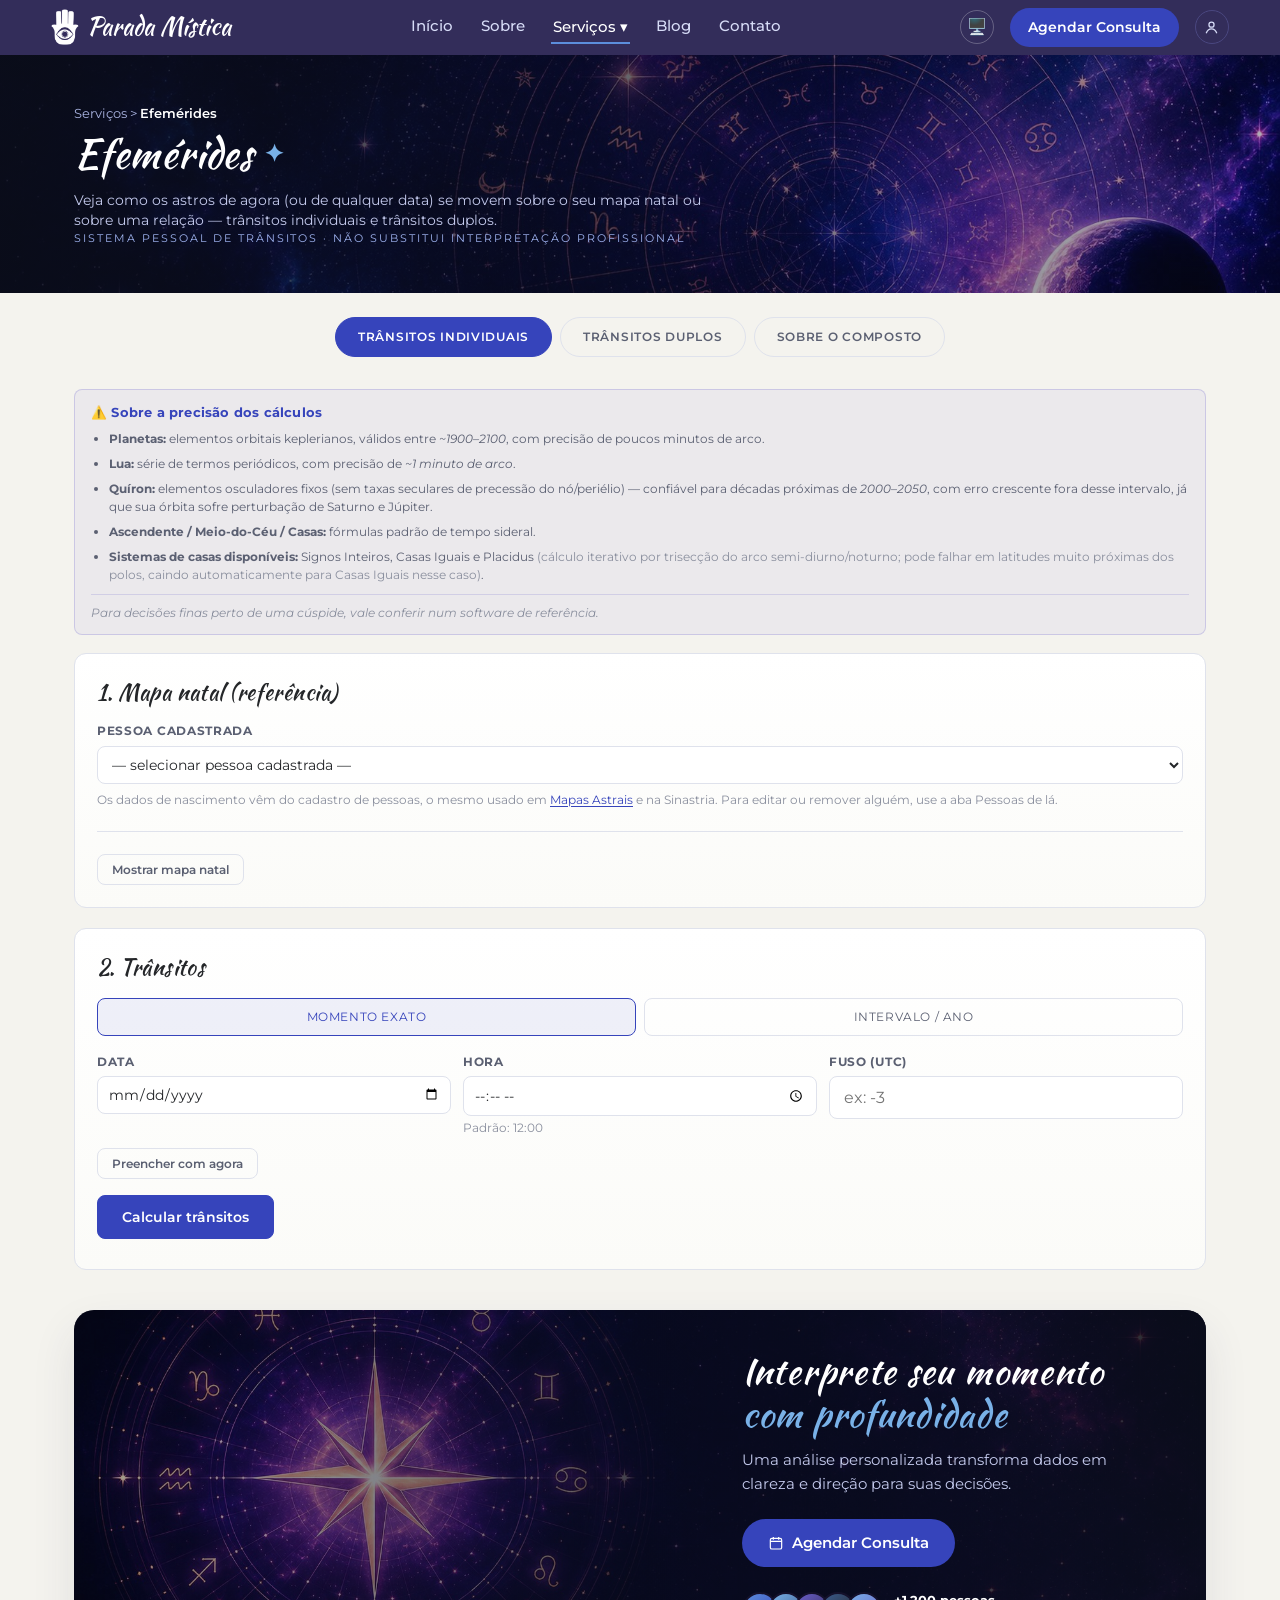
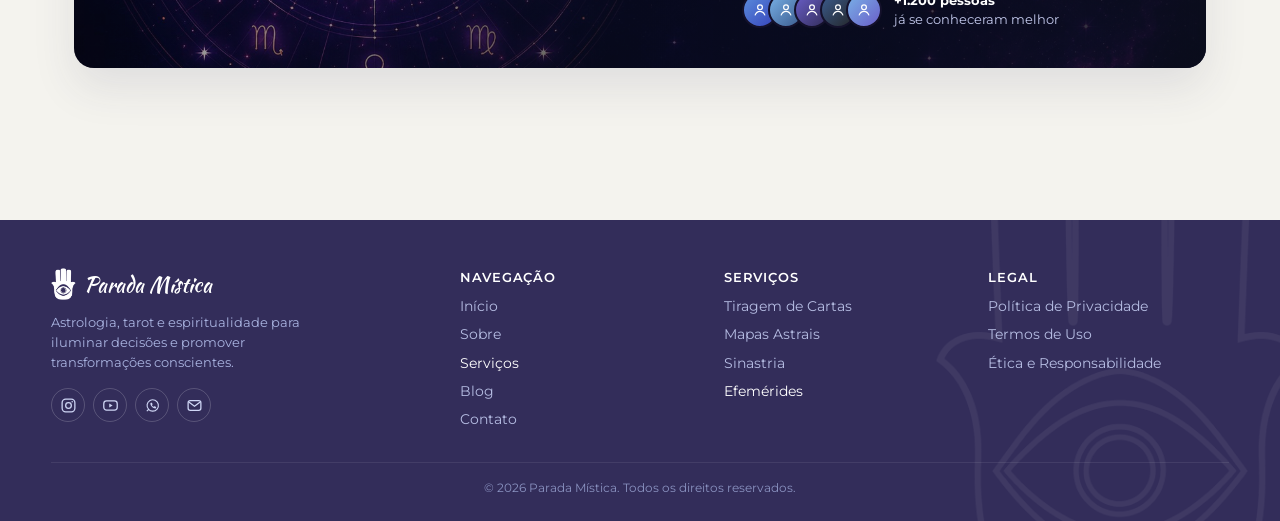
==== commit 97b7da96: "feat: unify astro engine and synastry weights, add docs and screenshots Move the charts and ephemeri" ====
--- a/efemerides.html
+++ b/efemerides.html
@@ -6,7 +6,7 @@
 <title>Efemérides - Parada Mística</title>
 <link rel="icon" href="assets/logo.png">
 <link rel="stylesheet" href="style.css">
-<link rel="stylesheet" href="efemerides/css/styles.css">
+<link rel="stylesheet" href="astro/css/styles.css">
 <meta name="description" content="Calcule trânsitos individuais e trânsitos duplos com precisão. Descubra como os astros se movem sobre o seu mapa natal ou sobre uma relação.">
 
 <!-- Open Graph / Facebook, WhatsApp, etc. -->
@@ -105,88 +105,32 @@
   <h2>1. Mapa natal (referência)</h2>
   <label>Pessoa cadastrada</label>
   <select id="natalPessoaSelect"></select>
-  <div class="hint" style="margin-bottom:10px;">Escolha uma pessoa já cadastrada (em Mapas Astrais) pra carregar os dados dela, ou preencha um mapa avulso abaixo sem cadastrar ninguém.</div>
-  <div class="row" style="grid-template-columns:2fr 1fr;">
-    <div>
-      <label>Nome (opcional, só usado se você salvar esta pessoa no cadastro)</label>
-      <input type="text" id="natalName" placeholder="ex: Victor">
-    </div>
-    <div>
-      <label>Sigla</label>
-      <input type="text" id="natalSigla" placeholder="ex: VL" maxlength="6" style="text-transform:uppercase;">
-    </div>
-  </div>
-  <div class="hint" style="margin:4px 0 10px;">A sigla identifica esta pessoa no texto da Calculadora de Sinastria (ex: "VL's Sun..."). Se ficar em branco, usa o Nome.</div>
-  <div class="row3">
-    <div>
-      <label>Nascimento</label>
-      <input type="date" id="natalDate">
-    </div>
-    <div>
-      <label>Hora</label>
-      <input type="time" id="natalTime">
-      <div class="hint">Sem hora → assume 12:00 e desativa Ascendente/Casas.</div>
-    </div>
-    <div>
-      <label>Fuso horário (UTC)</label>
-      <input type="number" id="natalTz" step="0.5" placeholder="ex: -3">
-    </div>
-  </div>
-  <label>Buscar cidade (preenche latitude/longitude automaticamente)</label>
-  <div class="row" style="grid-template-columns:1fr auto;">
-    <input type="text" id="citySearch" placeholder="ex: Santos, SP, Brasil" onkeydown="if(event.key==='Enter'){event.preventDefault();searchCity();}">
-    <button class="btn small" style="margin-top:0;" onclick="searchCity()">Buscar</button>
-  </div>
-  <div id="cityResults"></div>
-  <div class="hint">Busca via OpenStreetMap (Nominatim). Se não houver internet ou a busca falhar, preencha lat/long manualmente abaixo.</div>
-  <div class="row">
-    <div>
-      <label>Latitude (decimal, + Norte / − Sul)</label>
-      <input type="number" id="natalLat" step="0.0001" placeholder="ex: -23.9608 (Santos)">
-    </div>
-    <div>
-      <label>Longitude (decimal, + Leste / − Oeste)</label>
-      <input type="number" id="natalLon" step="0.0001" placeholder="ex: -46.3336 (Santos)">
-    </div>
-  </div>
-  <div class="row">
-    <div>
-      <label>Sistema de casas</label>
-      <select id="houseSystem">
-        <option value="whole">Signos Inteiros</option>
-        <option value="equal">Casas Iguais</option>
-        <option value="placidus">Placidus</option>
-      </select>
-    </div>
-    <div></div>
+  <div class="hint" id="natalPessoaResumo" style="margin-top:8px;"></div>
+  <div class="hint" style="margin-top:6px;">Os dados de nascimento vêm do cadastro de pessoas, o mesmo usado em <a href="mapas.html#pessoas">Mapas Astrais</a> e na Sinastria. Para editar ou remover alguém, use a aba Pessoas de lá.</div>
+  <div class="hint" id="natalMsg" style="margin-top:8px;"></div>
+
+  <!-- Campos que o cálculo do mapa natal (features/natal.js) lê pelo id. Ficam ocultos:
+       são preenchidos a partir da pessoa escolhida acima, não digitados aqui. -->
+  <div hidden aria-hidden="true">
+    <input type="text" id="natalName">
+    <input type="text" id="natalSigla">
+    <input type="text" id="citySearch">
+    <input type="date" id="natalDate">
+    <input type="time" id="natalTime">
+    <input type="number" id="natalTz" step="0.5">
+    <input type="number" id="natalLat" step="0.0001">
+    <input type="number" id="natalLon" step="0.0001">
+    <select id="houseSystem">
+      <option value="whole">Signos Inteiros</option>
+      <option value="equal">Casas Iguais</option>
+      <option value="placidus">Placidus</option>
+    </select>
   </div>
   <div class="divider"></div>
-  <div class="toolbar" style="margin-bottom:12px;">
-    <button class="btn secondary small" onclick="salvarNatalNoCadastro()">Salvar no cadastro</button>
-    <button class="btn secondary small" onclick="exportNatalInput()">Exportar dados (JSON)</button>
-    <button class="btn secondary small" onclick="toggleImportBox()">Importar dados (JSON)</button>
-    <button class="btn secondary small" onclick="clearNatalStorage()">Esquecer dados salvos</button>
-  </div>
-  <div class="hint" id="natalPessoaMsg" style="margin-bottom:12px;"></div>
-  <div class="hint" style="margin-bottom:12px;">Seus dados de nascimento ficam salvos só neste navegador (localStorage) e são recarregados automaticamente na próxima visita — nada é enviado para fora.</div>
-  <div id="importBox" style="display:none; margin-bottom:16px;">
-    <label>Colar JSON aqui</label>
-    <textarea id="importJsonText" rows="4" style="width:100%; background:var(--input-bg); border:1px solid var(--line); color:var(--text); padding:9px 10px; border-radius:6px; font-family:inherit; font-size:12.5px;" placeholder='{"data_nascimento":"1990-05-15","hora_nascimento":"14:30","fuso_horario":-3,"latitude":-23.5505,"longitude":-46.6333,"sistema_casas":"placidus"}'></textarea>
-    <div class="row" style="margin-top:8px; align-items:flex-end;">
-      <div>
-        <label>...ou selecione um arquivo .json</label>
-        <input type="file" id="importJsonFile" accept="application/json,.json">
-      </div>
-      <div>
-        <button class="btn small" onclick="importNatalInput()">Carregar dados</button>
-      </div>
-    </div>
-    <div class="hint" id="importStatus" style="margin-top:6px;"></div>
-  </div>
-  <button class="btn" onclick="calcNatal()">Calcular mapa natal</button>
-  <div class="hint" id="natalMsg" style="margin-top:8px;"></div>
-  <div class="divider"></div>
-  <div id="natalOutput"><div class="empty">Preencha os dados e calcule para ver seu mapa natal aqui.</div></div>
+  <!-- O mapa natal fica recolhido por padrão (visual mais limpo); o botão abre e fecha,
+       e a escolha é lembrada neste navegador (ver app-efemerides.js). -->
+  <button type="button" class="btn secondary small" id="natalToggle" aria-expanded="false" aria-controls="natalOutput">Mostrar mapa natal</button>
+  <div id="natalOutput" hidden style="margin-top:16px;"><div class="empty">Escolha uma pessoa para ver o mapa natal aqui.</div></div>
 </div>
 
 <!-- ===================== TRÂNSITOS ===================== -->
@@ -406,7 +350,7 @@
   <h2>Trânsitos sobre o composto</h2>
   <div class="hint" style="margin-bottom:10px;">Trânsitos sobre o mapa composto (ponto médio circular entre A e B) mostram as fases da relação como um "organismo" próprio — crescimento, crise, consolidação — diferente dos trânsitos duplos, que olham o mesmo planeta tocando os dois mapas originais separadamente.</div>
   <div id="coPeopleSummary" style="margin-bottom:10px;"></div>
-  <div class="row">
+  <div class="row" style="margin-bottom:14px;">
     <div>
       <label>Sistema de casas do composto</label>
       <select id="coHouseSystem" onchange="coRecomputeFromStorage()">
@@ -614,6 +558,6 @@
 <script src="js/theme.js"></script>
 <script src="js/nav-dropdown.js"></script>
 <script src="js/mobile-menu.js"></script>
-<script type="module" src="efemerides/js/ui/app-efemerides.js"></script>
+<script type="module" src="astro/js/ui/app-efemerides.js"></script>
 </body>
 </html>
--- a/astro/css/styles.css
+++ b/astro/css/styles.css
@@ -0,0 +1,285 @@
+  @import url('../../assets/css/tokens.css');
+  @import url('https://fonts.googleapis.com/css2?family=Montserrat:wght@400;500;600;700&display=swap');
+
+  @font-face {
+    font-family: 'Kaushan Script';
+    src: url('../../assets/fonts/KaushanScript-Regular.woff2') format('woff2');
+    font-weight: 100 900;
+    font-style: normal;
+    font-display: swap;
+}
+@font-face {
+    font-family: 'Kaushan Script';
+    src: url('../../assets/fonts/KaushanScript-Regular.woff2') format('woff2');
+    font-weight: 100 900;
+    font-style: italic;
+    font-display: swap;
+}
+
+:root{
+    /* Tema claro (padrão do site) */
+    --bg: var(--offwhite-lunar);
+    --bg-panel: var(--branco-lunar);
+    --bg-panel2:#FBFBF8;
+    --line:#dfe2ec;
+    --gold: var(--azul-mistico);        /* acento principal — Azul Místico */
+    --gold-text: var(--azul-mistico);   /* usado quando --gold aparece como texto */
+    --gold-dim: var(--azul-astral);     /* acento secundário — Azul Astral */
+    --gold-dim-text: var(--azul-astral);
+    --violet:#6a5fc9;
+    --rose:#b5525d;
+    --sage:#3f7a4a;
+    --text: var(--cinza-cosmico);
+    --text-dim:#5b6072;
+    --text-faint:#8a8f9e;
+    --input-bg: var(--branco-lunar);
+    --star-1: rgba(54,68,187,0.16);
+    --star-2: rgba(106,95,201,0.14);
+  }
+
+  [data-tema="escuro"]{
+    --bg:#0B0E1A;
+    --bg-panel:#121729;
+    --bg-panel2:#171E38;
+    --line:#262C42;
+    --gold: var(--azul-mistico);
+    --gold-text: var(--azul-nebuloso);   /* Azul Nebuloso — mais claro para texto sobre fundo escuro */
+    --gold-dim: var(--azul-astral);
+    --gold-dim-text: var(--azul-celestial); /* Azul Celestial — idem */
+    --violet:#7d7ad1;
+    --rose:#c9707a;
+    --sage:#7fae6d;
+    --text: var(--offwhite-lunar);
+    --text-dim:#8B92A8;
+    --text-faint:#6b7390;
+    --input-bg:#0D1122;
+    --star-1: rgba(92,142,220,0.3);
+    --star-2: rgba(125,122,209,0.28);
+  }
+
+  *{box-sizing:border-box;}
+  body{
+    margin:0; background:var(--bg); color:var(--text);
+    font-family:'Montserrat', sans-serif;
+    font-size:14px; line-height:1.5;
+    background-image:
+      radial-gradient(1px 1px at 20% 30%, var(--star-1) 0, transparent 60%),
+      radial-gradient(1px 1px at 70% 15%, var(--star-1) 0, transparent 60%),
+      radial-gradient(1px 1px at 85% 60%, var(--star-2) 0, transparent 60%),
+      radial-gradient(1px 1px at 40% 80%, var(--star-1) 0, transparent 60%),
+      radial-gradient(1px 1px at 10% 65%, var(--star-2) 0, transparent 60%);
+    background-attachment:fixed;
+    transition: background 0.2s ease, color 0.2s ease;
+  }
+  h1,h2,h3{ font-family:'Kaushan Script', cursive; font-weight:700; letter-spacing:.02em; margin:0 0 4px; }
+  h1{ font-size:40px; color:var(--gold-text); }
+  h2{ font-size:var(--fs-h4); font-family:'Kaushan Script', cursive; font-weight:600; color:var(--text); margin:0 0 14px;}
+  .subhead{ font-size:14px; color:var(--gold-text); text-transform:uppercase; letter-spacing:0.06em; margin:18px 0 10px; font-family:'Montserrat', sans-serif; font-weight:600; }
+  .subhead.period{ color:var(--text-dim); }
+  .subhead .hint{ text-transform:none; letter-spacing:normal; }
+  .eyebrow{ text-transform:uppercase; letter-spacing:.18em; font-size:11px; color:var(--text-faint); margin-bottom:6px;}
+  .efem-hero-section{
+    width:100%;
+    background:
+      linear-gradient(100deg, rgba(11,14,26,0.88) 0%, rgba(11,14,26,0.62) 50%, rgba(11,14,26,0.3) 100%),
+      url('../../assets/backgrounds/efemerides-hero.jpg');
+    background-size: cover;
+    background-position: center 42%;
+  }
+  .efem-hero{ padding:48px 24px 40px; max-width:1180px; margin:0 auto; }
+  .efem-hero .pm-breadcrumb{ color:#a9b3e0 !important; }
+  .efem-hero .pm-breadcrumb b{ color:#ffffff !important; }
+  .efem-hero h1{ color:#ffffff !important; }
+  .efem-hero-spark{ color:#79B1E7 !important; }
+  .efem-hero .subtitle{ color:#c3c9ec !important; }
+  .efem-hero .eyebrow{ color:#9fb3f0 !important; }
+  .efem-hero h1{ display:flex; align-items:center; gap:10px; }
+  .efem-hero-spark{ font-size:24px; color:var(--gold-text); }
+  .subtitle{ color:var(--text-dim); max-width:640px; font-size:13.5px; margin-top:6px;}
+  main{ max-width:1180px; margin:0 auto; padding:0 24px 80px; }
+  .grid2{ display:grid; grid-template-columns:1fr 1fr; gap:20px; }
+  @media(max-width:880px){ .grid2{grid-template-columns:1fr;} }
+  .panel{ background:linear-gradient(180deg,var(--bg-panel),var(--bg-panel2)); border:1px solid var(--line); border-radius:12px; padding:22px; margin-bottom:20px; }
+  label{ display:block; font-size:11.5px; color:var(--text-dim); margin:12px 0 5px; text-transform:uppercase; letter-spacing:.06em; font-family:'Montserrat', sans-serif; }
+  input,select{
+    width:100%; background:var(--input-bg); border:1px solid var(--line); color:var(--text);
+    padding:9px 10px; border-radius:8px; font-family:inherit; font-size:13.5px;
+  }
+  input:focus,select:focus{ outline:none; border-color:var(--gold-dim); }
+  .row{ display:grid; grid-template-columns:1fr 1fr; gap:12px; }
+  .row3{ display:grid; grid-template-columns:1fr 1fr 1fr; gap:12px; }
+  @media(max-width:600px){ .row3{ grid-template-columns:1fr; } }
+  .hint{ font-size:11.5px; color:var(--text-faint); margin-top:4px; }
+  .btn{
+    background:var(--gold); border:1px solid var(--gold); color:#ffffff;
+    padding:12px 24px; border-radius:8px; cursor:pointer; font-family:'Montserrat', sans-serif; font-size:14px; font-weight:600;
+    letter-spacing:normal; text-transform:none; margin-top:16px; transition:background .15s ease, border-color .15s ease, transform .15s ease, opacity .15s ease;
+  }
+  .btn:hover{ background:var(--gold-dim); border-color:var(--gold-dim); transform:translateY(-1px); }
+  .btn:active{ transform:translateY(0); }
+  .btn.secondary{ background:transparent; border-color:var(--line); color:var(--text-dim); }
+  .btn.secondary:hover{ border-color:var(--violet); color:var(--violet); background:rgba(106,95,201,0.08); transform:none;}
+  .btn.small{ padding:7px 14px; font-size:12px; margin-top:0; }
+  .btn-link-sinastria{ text-decoration:none; display:inline-flex; align-items:center; background:transparent; border-color:var(--violet); color:var(--violet); }
+  .btn-link-sinastria:hover{ background:rgba(106,95,201,0.1); }
+  .tabs{ display:flex; gap:8px; justify-content:center; flex-wrap:wrap; margin:24px 0 32px; }
+  .tab{
+    padding:10px 22px; cursor:pointer; color:var(--text-dim); background:transparent;
+    font-size:12px; font-family:'Montserrat', sans-serif; font-weight:600; text-transform:uppercase; letter-spacing:.06em;
+    border:1px solid var(--line); border-radius:999px; transition:color .15s ease, border-color .15s ease, background .15s ease;
+  }
+  .tab:hover{ color:var(--text); border-color:rgba(54,68,187,0.45); }
+  .tab.active{ color:#ffffff; background:var(--gold); border-color:var(--gold); }
+  .mode-toggle{ display:flex; gap:8px; margin-bottom:6px; }
+  .preset-row{ display:flex; flex-wrap:wrap; gap:8px; }
+  .mode-btn{ flex:1; padding:9px; text-align:center; border:1px solid var(--line); border-radius:8px; cursor:pointer; color:var(--text-dim); font-size:12px; font-family:'Montserrat', sans-serif; text-transform:uppercase; letter-spacing:.05em; transition:color .15s ease, border-color .15s ease, background .15s ease;}
+  .mode-btn.active{ border-color:var(--gold); color:var(--gold-text); background:rgba(54,68,187,0.08); }
+  table{ width:100%; border-collapse:collapse; font-size:12.8px; }
+  th{ text-align:left; color:var(--text-faint); font-weight:600; font-family:'Montserrat', sans-serif; text-transform:uppercase; font-size:10.5px; letter-spacing:.05em; padding:8px 10px; border-bottom:1px solid var(--line); position:sticky; top:0; background:var(--bg-panel); }
+  td{ padding:9px 10px; border-bottom:1px solid var(--line); vertical-align:top; }
+  tr:hover td{ background:rgba(54,68,187,0.05); }
+  .glyph{ font-size:16px; color:var(--gold-text); margin-right:4px; }
+  .glyph.natal{ color:var(--violet); }
+  .tag{ display:inline-block; padding:2px 7px; border-radius:999px; font-size:10.5px; border:1px solid var(--line); color:var(--text-dim); font-family:'Montserrat', sans-serif; }
+  .tag.applying{ border-color:var(--sage); color:var(--sage); }
+  .tag.separating{ border-color:var(--rose); color:var(--rose); }
+  .tag.retro{ border-color:var(--violet); color:var(--violet); }
+  .tag.stationary{ border-color:var(--rose); color:var(--rose); }
+  .tag.fast{ border-color:var(--text-faint); color:var(--text-dim); }
+  .tag.medium{ border-color:var(--gold-dim); color:var(--gold-dim-text); }
+  .tag.slow{ border-color:var(--gold); color:var(--gold-text); }
+  .tag.phase-new{ border-color:var(--sage); color:var(--sage); }
+  .tag.phase-ending{ border-color:var(--rose); color:var(--rose); }
+  .tag.phase-ongoing{ border-color:var(--gold); color:var(--gold-text); }
+  .dt-aspect-item{ margin-bottom:5px; }
+  .dt-aspect-item:last-child{ margin-bottom:0; }
+  .dt-aspect-item .hint{ margin-top:1px; }
+  .impact-bar{ display:inline-flex; gap:2px; vertical-align:middle; }
+  .impact-bar span{ width:6px; height:11px; background:var(--line); border-radius:1px; display:inline-block;}
+  .impact-bar span.on{ background:var(--gold); }
+  .filters{ display:flex; flex-wrap:wrap; gap:10px; margin-bottom:16px; align-items:flex-end; }
+  .filters .f{ min-width:150px; flex:1; }
+  .filters label{ margin:0 0 4px; }
+  .filters .f.zero-toggle{ flex:0 0 auto; min-width:auto; }
+  .filters .f.zero-toggle label.chk{ display:flex; align-items:center; gap:6px; cursor:pointer; margin:0 0 8px; font-size:13px; color:var(--text-dim); white-space:nowrap; }
+  .filters .f.zero-toggle input[type="checkbox"]{ accent-color:var(--gold); width:15px; height:15px; cursor:pointer; }
+  .resultsbar{ display:flex; justify-content:space-between; align-items:center; margin-bottom:10px; flex-wrap:wrap; gap:10px;}
+  .count{ color:var(--text-faint); font-size:12px; }
+  #copyArea{ position:absolute; left:-9999px; }
+  .copybox{ background:var(--input-bg); border:1px solid var(--line); border-radius:8px; padding:14px; max-height:280px; overflow:auto; white-space:pre-wrap; font-size:12px; color:var(--text-dim); margin-top:10px; display:none; }
+  .note{ background:rgba(106,95,201,0.06); border:1px solid rgba(106,95,201,0.25); border-radius:8px; padding:12px 14px; font-size:12px; color:var(--text-dim); margin-bottom:18px; }
+  /* Links dentro de texto corrido (.hint/.note) usavam a cor azul/roxa padrão
+     do navegador (link/visited) — legível no tema claro, mas quase invisível
+     no tema escuro. var(--gold-text) já é a cor de acento pensada pra texto
+     (mais clara no escuro, ver :root/[data-tema="escuro"] no topo do
+     arquivo), então funciona nos dois temas sem precisar de uma regra extra
+     só pro escuro. */
+  .hint a, .note a{ color:var(--gold-text); text-decoration:underline; text-underline-offset:2px; }
+  .hint a:visited, .note a:visited{ color:var(--gold-text); }
+  .hint a:hover, .note a:hover{ color:var(--gold); }
+  .note-precisao{ padding:14px 16px 12px; }
+  .note-precisao .note-titulo{ margin:0 0 8px; font-size:12.5px; font-weight:700; color:var(--gold-text); letter-spacing:0.2px; }
+  .note-precisao ul{ margin:0; padding:0 0 0 18px; list-style:disc; }
+  .note-precisao li{ margin:0 0 7px; line-height:1.5; }
+  .note-precisao li:last-child{ margin-bottom:0; }
+  .note-precisao .note-dim{ color:var(--text-faint); }
+  .note-precisao .note-rodape{ margin:10px 0 0; padding-top:9px; border-top:1px solid rgba(106,95,201,0.2); font-style:italic; color:var(--text-faint); }
+  .divider{ height:1px; background:var(--line); margin:22px 0; }
+  /* Leitura estrutural (Fase 1 — Mapa Natal) */
+  .structural-block{ display:flex; flex-direction:column; gap:14px; }
+  .structural-row{ display:flex; flex-direction:column; gap:4px; }
+  .structural-row .row{ display:flex; gap:20px; flex-wrap:wrap; }
+  .empty{ color:var(--text-faint); padding:30px 10px; text-align:center; font-style:italic; }
+  #natalSummary td, #natalSummary th{ font-size:12.5px; }
+  .badge-required{ color:var(--rose); }
+  .scroll-wrap{ max-height:560px; overflow:auto; border:1px solid var(--line); border-radius:8px; }
+  .scroll-hint{ display:none; }
+  @media(max-width:760px){
+    .scroll-hint{ display:block; font-size:11px; color:var(--text-faint); margin:-6px 0 10px; }
+  }
+  .toolbar{ display:flex; gap:10px; flex-wrap:wrap; }
+  .cityOption{ padding:8px 10px; font-size:12.5px; color:var(--text-dim); border:1px solid var(--line); border-top:none; cursor:pointer; background:var(--input-bg); }
+  .cityOption:first-child{ border-top:1px solid var(--line); border-radius:8px 8px 0 0; }
+  .cityOption:last-child{ border-radius:0 0 8px 8px; }
+  .cityOption:hover{ background:rgba(54,68,187,0.08); color:var(--gold-text); }
+  .efem-cta-bg{
+    background-image:
+      linear-gradient(90deg, rgba(11,14,26,0.35) 0%, rgba(11,14,26,0.72) 62%, rgba(11,14,26,0.88) 100%),
+      url('../../assets/backgrounds/cta-efemerides.jpg');
+  }
+
+  /* ---------- Aba Perfil (barras de categoria + headline) ---------- */
+  /* Mesma mecânica visual da Sinastria (ver sinastria/css/styles.css: .bars/
+     .bar-row/.bar-track/.bar-fill/.bar-note + tooltip), reproduzida aqui pra
+     astro/ não depender do CSS de sinastria/. */
+  .profile-verdict{
+    margin-bottom:22px; padding:22px 24px; border-radius:12px;
+    background: linear-gradient(135deg, rgba(54,68,187,0.1), rgba(125,122,209,0.08));
+    border: 1px solid rgba(54,68,187,0.35);
+  }
+  .profile-verdict .tag{ font-family:'Montserrat', sans-serif; font-size:10.5px; letter-spacing:0.2em; text-transform:uppercase; color: var(--gold-text); margin-bottom:10px; border:none; padding:0; display:block; }
+  .profile-verdict h3{ font-weight:600; font-size:17px; margin:0; line-height:1.4; }
+
+  /* Bloco "Regente do Ascendente" — significador do mapa como um todo,
+     separado das 5 barras de categoria (ver core/profile.js,
+     computeAscendantRuler). Mesma família visual do .stat, mas em formato de
+     card de largura cheia (headline + lista de marcadores), não um número
+     isolado. */
+  .ascendant-ruler-card{
+    border:1px solid var(--line); border-radius:12px; padding:16px 18px;
+    background: var(--bg-panel2); margin-bottom:22px;
+  }
+  .ar-top{ display:flex; flex-wrap:wrap; align-items:baseline; gap:8px 10px; }
+  .ar-tag{ font-size:11px; text-transform:uppercase; letter-spacing:0.08em; color:var(--text-faint); font-family:'Montserrat', sans-serif; white-space:nowrap; }
+  .ar-headline{ font-size:14px; font-weight:600; }
+  .ar-harmony{ font-weight:400; color:var(--text-dim); }
+  .ar-details{ margin:10px 0 0; padding-left:18px; font-size:12px; color:var(--text-dim); line-height:1.7; }
+  .ar-details li{ margin-bottom:2px; }
+
+  .stat-row{ display:flex; gap:16px; margin-bottom:22px; flex-wrap:wrap; }
+  .stat{ flex:1; min-width:140px; border:1px solid var(--line); border-radius:12px; padding:16px 18px; background: var(--bg-panel2); }
+  .stat .val{ font-size:28px; font-weight:700; color:var(--gold-text); }
+  .stat .lbl{ font-size:11px; text-transform:uppercase; letter-spacing:0.08em; color:var(--text-faint); margin-top:2px; font-family:'Montserrat', sans-serif; }
+
+  .bars{ display:flex; flex-direction:column; gap:18px; margin-bottom:8px; }
+  .bar-row .top{ display:flex; justify-content:space-between; margin-bottom:7px; font-size:13.5px; }
+  .bar-row .cat-name{ display:flex; align-items:center; gap:8px; }
+  .val-label{ display:inline-flex; align-items:center; gap:6px; }
+  .val-label [title]{ cursor:help; border-bottom:1px dotted var(--text-faint); }
+  .val-presence{ color:var(--text-dim); }
+  .val-dot{ opacity:0.5; }
+  .val-harmony{ color:var(--text); }
+  .dot{ width:9px; height:9px; border-radius:50%; display:inline-block; }
+  .bar-track{ height:9px; background: var(--input-bg); border-radius:8px; overflow:hidden; display:flex; }
+  .bar-fill{ height:100%; transition: width 1s cubic-bezier(.2,.8,.2,1); width:0%; flex-shrink:0; }
+  .bar-note{ margin-top:5px; font-size:11px; color: var(--text-faint); }
+  .bar-hover-tooltip{
+    display:none; position:fixed; z-index:100; pointer-events:none;
+    background: var(--bg-panel2); border:1px solid var(--line); border-radius:8px;
+    padding:10px 12px; font-family:'Montserrat', sans-serif; font-size:10.5px; line-height:1.7;
+    color: var(--text-dim); white-space:pre-line; max-width:300px;
+    box-shadow: 0 8px 24px rgba(0,0,0,0.25);
+  }
+
+  /* ---------- Aba Perfil: Comparação entre mapas (lista de perfis salvos,
+     em cards) ---------- */
+  /* Mesmo padrão visual da lista de sinastrias salvas (ver sinastria/css/
+     styles.css: .compare-grid/.compare-card/.mini-bars), reproduzido aqui com
+     as variáveis de cor de astro/ pra não depender do CSS de sinastria/. */
+  .compare-empty{ color: var(--text-faint); font-size:13px; text-align:center; padding: 18px 0; }
+  .compare-grid{ display:grid; grid-template-columns: repeat(auto-fill, minmax(230px,1fr)); gap:14px; margin-top:10px; }
+  .compare-card{
+    border:1px solid var(--line); border-radius:12px; padding:16px 18px;
+    background: var(--bg-panel2);
+  }
+  .compare-card.top-pick{ border-color: rgba(54,68,187,0.55); background: linear-gradient(135deg, rgba(54,68,187,0.08), rgba(125,122,209,0.05)); }
+  .compare-card-head{ display:flex; justify-content:space-between; align-items:flex-start; gap:8px; margin-bottom:4px; }
+  .compare-card-title{ font-weight:600; font-size:14.5px; }
+  .compare-card-badge{ font-size:9.5px; text-transform:uppercase; letter-spacing:0.05em; color:var(--gold-text); font-family:'Montserrat', sans-serif; white-space:nowrap; }
+  .compare-card-stats{ font-size:11.5px; color:var(--text-dim); margin-bottom:2px; }
+  .mini-bars{ display:flex; flex-direction:column; gap:7px; margin-bottom:4px; }
+  .mini-bar-row .top{ display:flex; justify-content:space-between; font-size:10.5px; margin-bottom:3px; color: var(--text-dim); }
+  .mini-bar-row .top .cat-name{ display:flex; align-items:center; gap:6px; }
+  .mini-bar-row .top .dot{ width:6px; height:6px; }
+  .mini-bar-track{ height:5px; background: var(--input-bg); border-radius:12px; overflow:hidden; display:flex; }
+  .mini-bar-fill{ height:100%; border-radius:12px; flex-shrink:0; }
